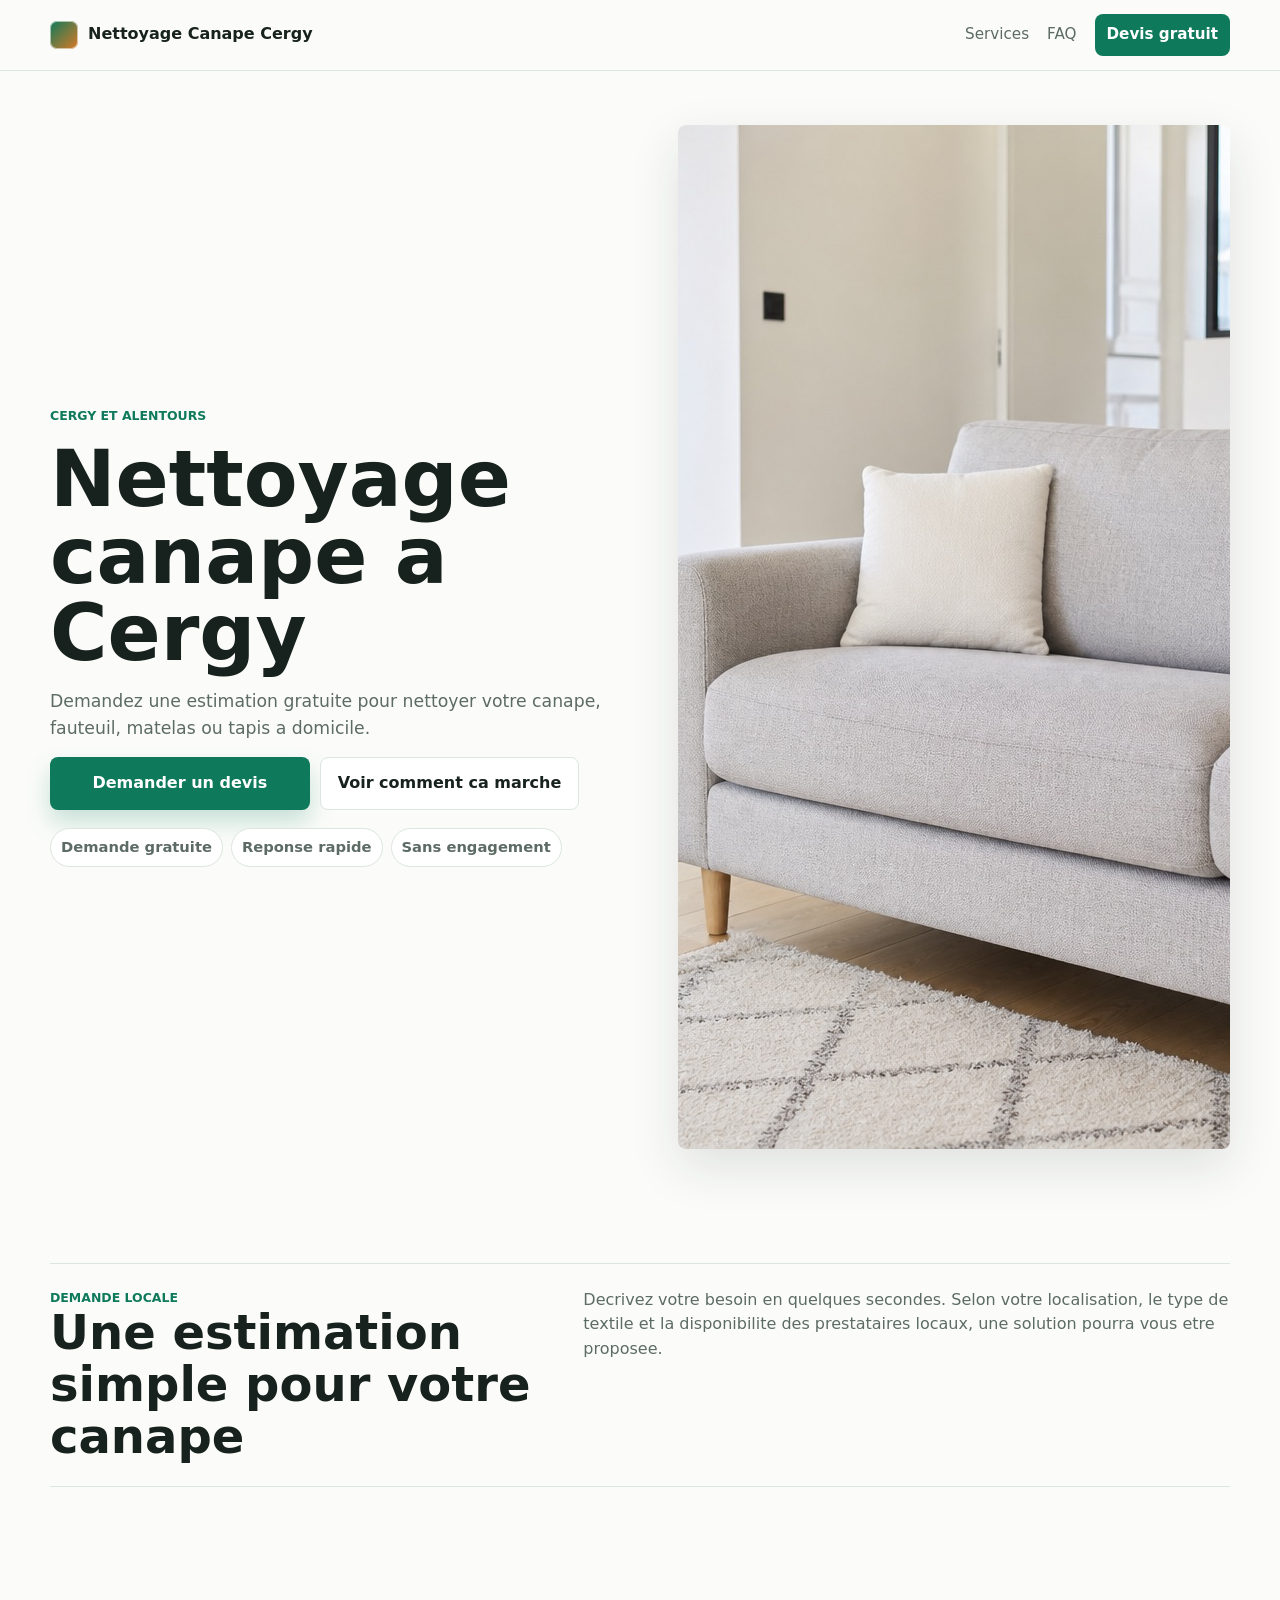
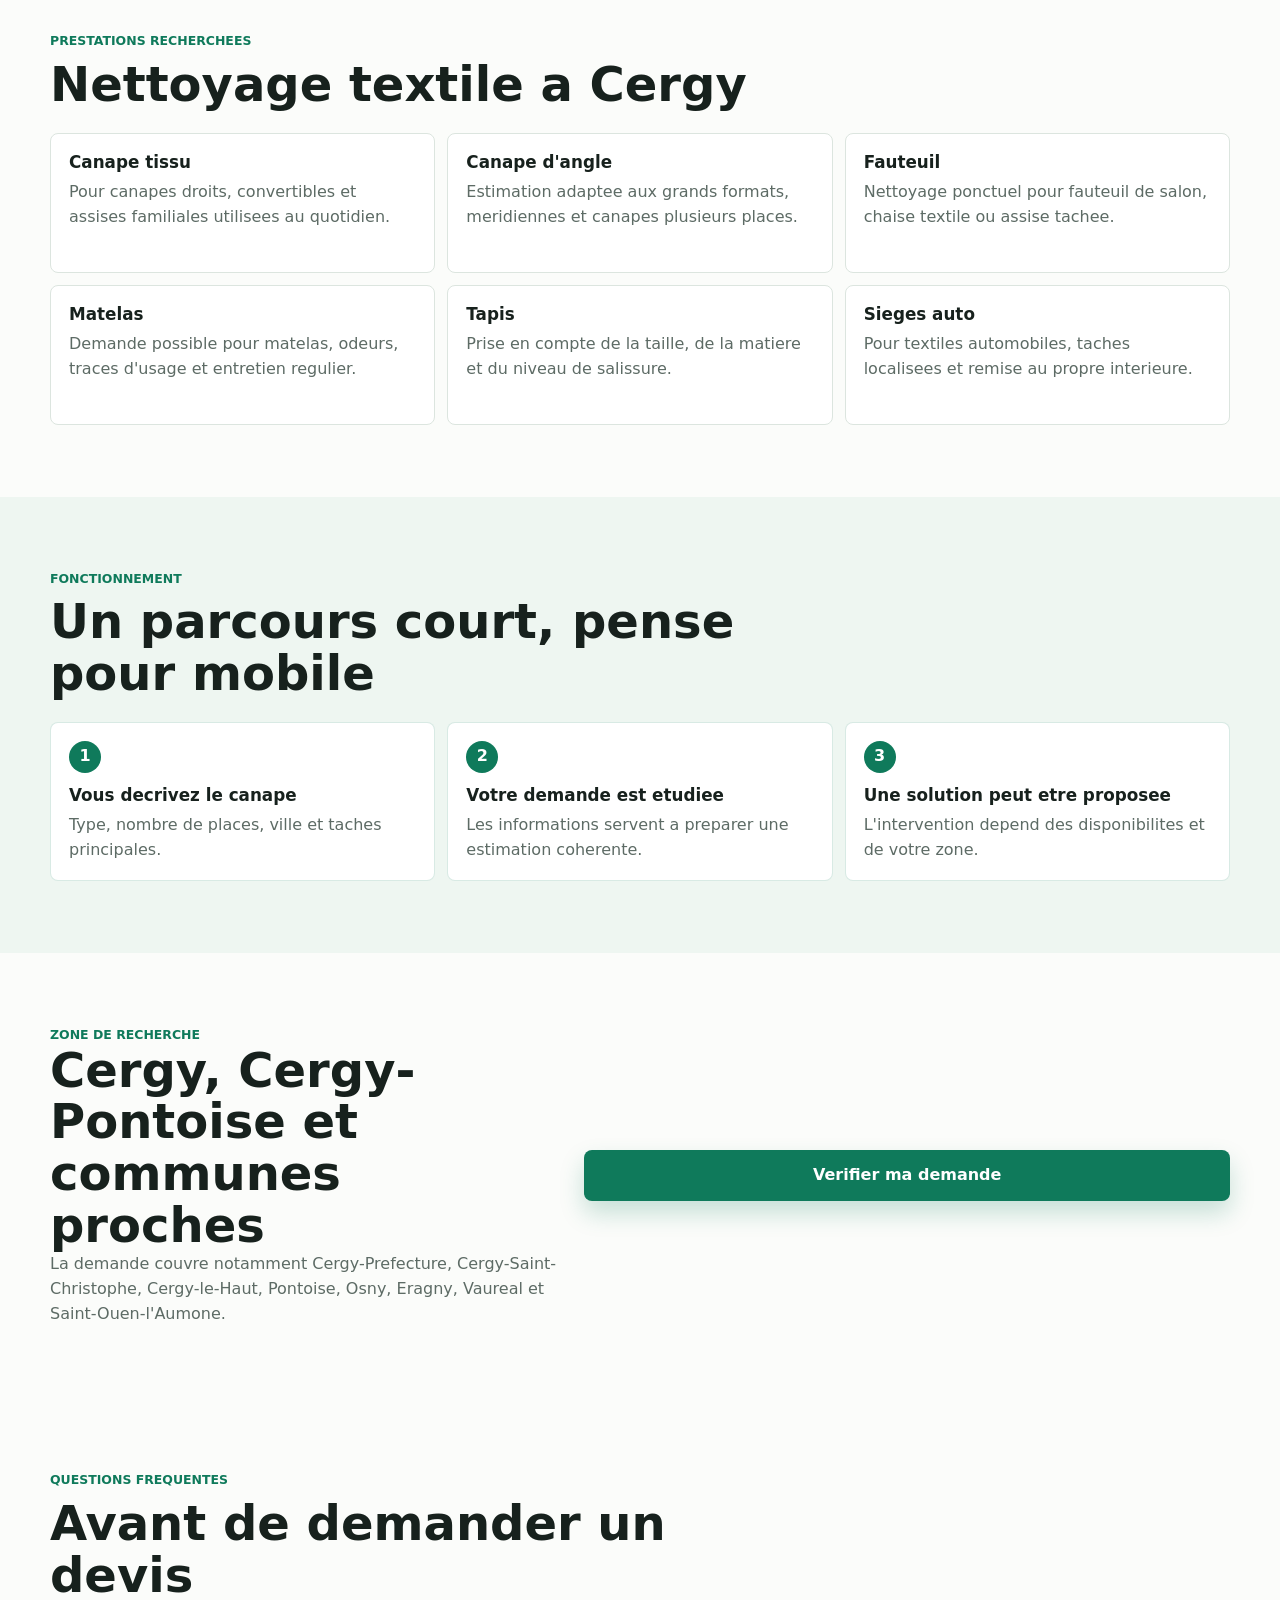
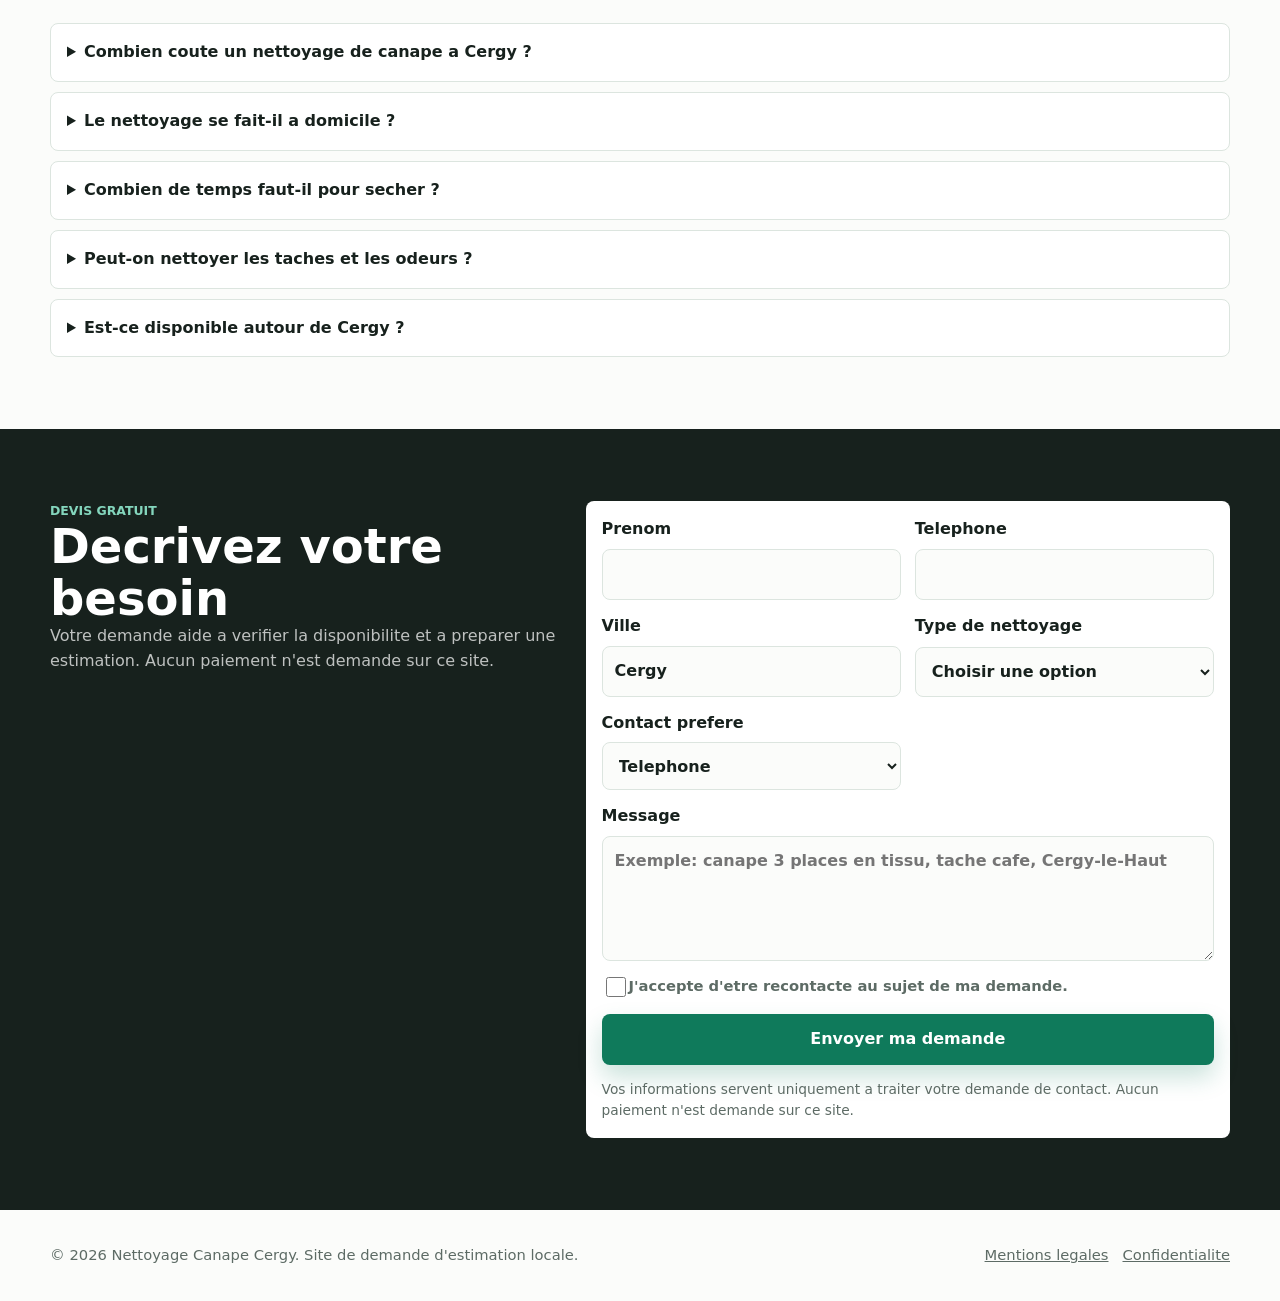
==== index.html @ bb776292 "Initial static site" ====
<!doctype html>
<html lang="fr">
  <head>
    <meta charset="utf-8">
    <meta name="viewport" content="width=device-width, initial-scale=1">
    <title>Nettoyage canape a Cergy - Devis gratuit a domicile</title>
    <meta name="description" content="Besoin d'un nettoyage de canape a Cergy ? Demandez une estimation gratuite pour canape tissu, fauteuil, matelas ou tapis a domicile.">
    <link rel="canonical" href="https://nettoyage-canape-cergy.fr/">
    <meta property="og:title" content="Nettoyage canape a Cergy">
    <meta property="og:description" content="Demandez une estimation gratuite pour le nettoyage de votre canape a Cergy et alentours.">
    <meta property="og:type" content="website">
    <meta property="og:url" content="https://nettoyage-canape-cergy.fr/">
    <meta property="og:image" content="https://nettoyage-canape-cergy.fr/assets/hero-sofa-cleaning.jpg">
    <link rel="preload" as="image" href="assets/hero-sofa-cleaning.jpg">
    <link rel="stylesheet" href="styles.css">
    <script type="application/ld+json">
      {
        "@context": "https://schema.org",
        "@type": "Service",
        "name": "Nettoyage canape a Cergy",
        "serviceType": "Nettoyage de canape a domicile",
        "areaServed": [
          "Cergy",
          "Cergy-Pontoise",
          "Pontoise",
          "Osny",
          "Eragny",
          "Vaureal",
          "Saint-Ouen-l'Aumone"
        ],
        "provider": {
          "@type": "Organization",
          "name": "Nettoyage Canape Cergy"
        },
        "offers": {
          "@type": "Offer",
          "availability": "https://schema.org/LimitedAvailability",
          "priceSpecification": {
            "@type": "PriceSpecification",
            "priceCurrency": "EUR"
          }
        }
      }
    </script>
    <script type="application/ld+json">
      {
        "@context": "https://schema.org",
        "@type": "FAQPage",
        "mainEntity": [
          {
            "@type": "Question",
            "name": "Combien coute un nettoyage de canape a Cergy ?",
            "acceptedAnswer": {
              "@type": "Answer",
              "text": "Le prix depend du type de canape, du nombre de places, de la matiere et de l'etat general. Le formulaire permet de demander une estimation gratuite."
            }
          },
          {
            "@type": "Question",
            "name": "Le nettoyage se fait-il a domicile ?",
            "acceptedAnswer": {
              "@type": "Answer",
              "text": "La demande concerne principalement le nettoyage a domicile a Cergy et dans les communes proches, selon disponibilite des prestataires locaux."
            }
          },
          {
            "@type": "Question",
            "name": "Combien de temps faut-il pour le sechage ?",
            "acceptedAnswer": {
              "@type": "Answer",
              "text": "Le temps de sechage varie selon la matiere, l'aeration et la methode utilisee. Une estimation precise peut etre donnee apres description du canape."
            }
          }
        ]
      }
    </script>
  </head>
  <body>
    <header class="site-header">
      <a class="brand" href="/" aria-label="Accueil Nettoyage Canape Cergy">
        <span class="brand-mark" aria-hidden="true"></span>
        <span>Nettoyage Canape Cergy</span>
      </a>
      <nav class="top-nav" aria-label="Navigation principale">
        <a href="#services">Services</a>
        <a href="#faq">FAQ</a>
        <a class="nav-cta" href="#devis" data-track="nav_quote">Devis gratuit</a>
      </nav>
    </header>

    <main>
      <section class="hero">
        <div class="hero-copy">
          <p class="eyebrow">Cergy et alentours</p>
          <h1>Nettoyage canape a Cergy</h1>
          <p class="hero-text">Demandez une estimation gratuite pour nettoyer votre canape, fauteuil, matelas ou tapis a domicile.</p>
          <div class="hero-actions" aria-label="Actions principales">
            <a class="button button-primary" href="#devis" data-track="hero_quote">Demander un devis</a>
            <a class="button button-secondary" href="#fonctionnement" data-track="hero_how">Voir comment ca marche</a>
          </div>
          <ul class="trust-list" aria-label="Points de confiance">
            <li>Demande gratuite</li>
            <li>Reponse rapide</li>
            <li>Sans engagement</li>
          </ul>
        </div>
        <picture class="hero-media">
          <img src="assets/hero-sofa-cleaning.jpg" alt="Canape propre dans un salon avec materiel de nettoyage textile" width="1536" height="1024">
        </picture>
      </section>

      <section class="section compact" aria-labelledby="intro-title">
        <div class="section-grid">
          <div>
            <p class="eyebrow">Demande locale</p>
            <h2 id="intro-title">Une estimation simple pour votre canape</h2>
          </div>
          <p>Decrivez votre besoin en quelques secondes. Selon votre localisation, le type de textile et la disponibilite des prestataires locaux, une solution pourra vous etre proposee.</p>
        </div>
      </section>

      <section class="section" id="services" aria-labelledby="services-title">
        <div class="section-heading">
          <p class="eyebrow">Prestations recherchees</p>
          <h2 id="services-title">Nettoyage textile a Cergy</h2>
        </div>
        <div class="service-grid">
          <article class="service-card">
            <h3>Canape tissu</h3>
            <p>Pour canapes droits, convertibles et assises familiales utilisees au quotidien.</p>
          </article>
          <article class="service-card">
            <h3>Canape d'angle</h3>
            <p>Estimation adaptee aux grands formats, meridiennes et canapes plusieurs places.</p>
          </article>
          <article class="service-card">
            <h3>Fauteuil</h3>
            <p>Nettoyage ponctuel pour fauteuil de salon, chaise textile ou assise tachee.</p>
          </article>
          <article class="service-card">
            <h3>Matelas</h3>
            <p>Demande possible pour matelas, odeurs, traces d'usage et entretien regulier.</p>
          </article>
          <article class="service-card">
            <h3>Tapis</h3>
            <p>Prise en compte de la taille, de la matiere et du niveau de salissure.</p>
          </article>
          <article class="service-card">
            <h3>Sieges auto</h3>
            <p>Pour textiles automobiles, taches localisees et remise au propre interieure.</p>
          </article>
        </div>
      </section>

      <section class="section band" id="fonctionnement" aria-labelledby="steps-title">
        <div class="section-heading">
          <p class="eyebrow">Fonctionnement</p>
          <h2 id="steps-title">Un parcours court, pense pour mobile</h2>
        </div>
        <ol class="steps">
          <li>
            <span>1</span>
            <h3>Vous decrivez le canape</h3>
            <p>Type, nombre de places, ville et taches principales.</p>
          </li>
          <li>
            <span>2</span>
            <h3>Votre demande est etudiee</h3>
            <p>Les informations servent a preparer une estimation coherente.</p>
          </li>
          <li>
            <span>3</span>
            <h3>Une solution peut etre proposee</h3>
            <p>L'intervention depend des disponibilites et de votre zone.</p>
          </li>
        </ol>
      </section>

      <section class="section local" aria-labelledby="local-title">
        <div>
          <p class="eyebrow">Zone de recherche</p>
          <h2 id="local-title">Cergy, Cergy-Pontoise et communes proches</h2>
          <p>La demande couvre notamment Cergy-Prefecture, Cergy-Saint-Christophe, Cergy-le-Haut, Pontoise, Osny, Eragny, Vaureal et Saint-Ouen-l'Aumone.</p>
        </div>
        <a class="button button-primary" href="#devis" data-track="local_quote">Verifier ma demande</a>
      </section>

      <section class="section" id="faq" aria-labelledby="faq-title">
        <div class="section-heading">
          <p class="eyebrow">Questions frequentes</p>
          <h2 id="faq-title">Avant de demander un devis</h2>
        </div>
        <div class="faq-list">
          <details>
            <summary>Combien coute un nettoyage de canape a Cergy ?</summary>
            <p>Le prix depend du type de canape, du nombre de places, de la matiere et de l'etat general. Une estimation gratuite peut etre demandee avec le formulaire.</p>
          </details>
          <details>
            <summary>Le nettoyage se fait-il a domicile ?</summary>
            <p>La demande concerne principalement le nettoyage a domicile a Cergy et dans les communes proches, selon disponibilite des prestataires locaux.</p>
          </details>
          <details>
            <summary>Combien de temps faut-il pour secher ?</summary>
            <p>Le sechage varie selon le textile, l'aeration de la piece et la methode utilisee. Cette information peut etre precisee apres description du canape.</p>
          </details>
          <details>
            <summary>Peut-on nettoyer les taches et les odeurs ?</summary>
            <p>Indiquez les taches, odeurs ou accidents dans votre message. Cela aide a evaluer la demande et les limites possibles.</p>
          </details>
          <details>
            <summary>Est-ce disponible autour de Cergy ?</summary>
            <p>Les demandes autour de Cergy-Pontoise, Pontoise, Osny, Eragny, Vaureal et Saint-Ouen-l'Aumone peuvent etre precisees dans le formulaire.</p>
          </details>
        </div>
      </section>

      <section class="section form-section" id="devis" aria-labelledby="form-title">
        <div class="form-copy">
          <p class="eyebrow">Devis gratuit</p>
          <h2 id="form-title">Decrivez votre besoin</h2>
          <p>Votre demande aide a verifier la disponibilite et a preparer une estimation. Aucun paiement n'est demande sur ce site.</p>
        </div>
        <form class="lead-form" action="https://formspree.io/f/xlgzyvay" method="POST" data-track-form="quote_request">
          <input type="hidden" name="_subject" value="Nouvelle demande - Nettoyage Canape Cergy">
          <input type="hidden" name="_next" value="https://nettoyage-canape-cergy.fr/merci.html">
          <label>
            Prenom
            <input name="prenom" autocomplete="given-name" required>
          </label>
          <label>
            Telephone
            <input name="telephone" type="tel" inputmode="tel" autocomplete="tel" required>
          </label>
          <label>
            Ville
            <input name="ville" autocomplete="address-level2" value="Cergy" required>
          </label>
          <label>
            Type de nettoyage
            <select name="service" required>
              <option value="">Choisir une option</option>
              <option>Canape tissu</option>
              <option>Canape d'angle</option>
              <option>Fauteuil</option>
              <option>Matelas</option>
              <option>Tapis</option>
              <option>Sieges auto</option>
            </select>
          </label>
          <label>
            Contact prefere
            <select name="contact" required>
              <option>Telephone</option>
              <option>SMS</option>
              <option>WhatsApp</option>
              <option>Email</option>
            </select>
          </label>
          <label class="full">
            Message
            <textarea name="message" rows="4" placeholder="Exemple: canape 3 places en tissu, tache cafe, Cergy-le-Haut"></textarea>
          </label>
          <label class="consent full">
            <input type="checkbox" name="consentement" value="oui" required>
            <span>J'accepte d'etre recontacte au sujet de ma demande.</span>
          </label>
          <button class="button button-primary full" type="submit" data-track="form_submit">Envoyer ma demande</button>
          <p class="form-note full">Vos informations servent uniquement a traiter votre demande de contact. Aucun paiement n'est demande sur ce site.</p>
        </form>
      </section>
    </main>

    <footer class="site-footer">
      <p>&copy; 2026 Nettoyage Canape Cergy. Site de demande d'estimation locale.</p>
      <div>
        <a href="mentions-legales.html">Mentions legales</a>
        <a href="politique-confidentialite.html">Confidentialite</a>
      </div>
    </footer>

    <div class="sticky-cta" aria-label="Actions rapides">
      <a href="#devis" data-track="sticky_quote">Devis gratuit</a>
      <a href="#faq" data-track="sticky_faq">Questions</a>
    </div>

    <script src="script.js" defer></script>
  </body>
</html>
---- styles.css ----
:root {
  color-scheme: light;
  --ink: #17211d;
  --muted: #5d6b65;
  --line: #dce5df;
  --paper: #fbfcfa;
  --soft: #eef6f1;
  --brand: #0f7a5b;
  --brand-dark: #09523e;
  --accent: #d97925;
  --white: #ffffff;
  --shadow: 0 18px 50px rgba(23, 33, 29, 0.12);
  --radius: 8px;
  font-family: Inter, ui-sans-serif, system-ui, -apple-system, BlinkMacSystemFont, "Segoe UI", sans-serif;
}

* {
  box-sizing: border-box;
}

html {
  scroll-behavior: smooth;
}

body {
  margin: 0;
  background: var(--paper);
  color: var(--ink);
  font-size: 16px;
  line-height: 1.55;
}

img {
  display: block;
  max-width: 100%;
}

a {
  color: inherit;
}

.site-header {
  position: sticky;
  top: 0;
  z-index: 10;
  display: flex;
  align-items: center;
  justify-content: space-between;
  gap: 16px;
  padding: 14px 18px;
  border-bottom: 1px solid rgba(220, 229, 223, 0.9);
  background: rgba(251, 252, 250, 0.94);
  backdrop-filter: blur(12px);
}

.brand {
  display: inline-flex;
  align-items: center;
  gap: 10px;
  font-weight: 800;
  text-decoration: none;
}

.brand-mark {
  width: 28px;
  height: 28px;
  border-radius: 7px;
  background: linear-gradient(135deg, var(--brand), var(--accent));
  box-shadow: inset 0 0 0 1px rgba(255, 255, 255, 0.55);
}

.top-nav {
  display: none;
  align-items: center;
  gap: 18px;
  color: var(--muted);
  font-size: 0.95rem;
}

.top-nav a {
  text-decoration: none;
}

.top-nav a:hover {
  color: var(--ink);
}

.nav-cta {
  padding: 9px 12px;
  border-radius: var(--radius);
  background: var(--brand);
  color: var(--white) !important;
  font-weight: 700;
}

.hero {
  display: grid;
  gap: 24px;
  padding: 34px 18px 28px;
}

.hero-copy {
  display: flex;
  flex-direction: column;
  align-items: flex-start;
  gap: 16px;
}

.eyebrow {
  margin: 0;
  color: var(--brand);
  font-size: 0.78rem;
  font-weight: 800;
  letter-spacing: 0;
  text-transform: uppercase;
}

h1,
h2,
h3,
p {
  margin-top: 0;
}

h1 {
  max-width: 780px;
  margin-bottom: 0;
  font-size: clamp(2.2rem, 8vw, 4.9rem);
  line-height: 0.98;
  letter-spacing: 0;
}

h2 {
  margin-bottom: 0;
  font-size: clamp(1.8rem, 5vw, 3rem);
  line-height: 1.08;
  letter-spacing: 0;
}

h3 {
  margin-bottom: 8px;
  font-size: 1.05rem;
  line-height: 1.2;
}

.hero-text {
  max-width: 620px;
  margin-bottom: 0;
  color: var(--muted);
  font-size: 1.08rem;
}

.hero-actions {
  display: grid;
  width: 100%;
  gap: 10px;
}

.button {
  display: inline-flex;
  min-height: 48px;
  align-items: center;
  justify-content: center;
  border: 0;
  border-radius: var(--radius);
  padding: 13px 17px;
  cursor: pointer;
  font: inherit;
  font-weight: 800;
  text-align: center;
  text-decoration: none;
}

.button-primary {
  background: var(--brand);
  color: var(--white);
  box-shadow: 0 12px 24px rgba(15, 122, 91, 0.22);
}

.button-primary:hover {
  background: var(--brand-dark);
}

.button-secondary {
  border: 1px solid var(--line);
  background: var(--white);
  color: var(--ink);
}

.trust-list {
  display: flex;
  flex-wrap: wrap;
  gap: 8px;
  margin: 2px 0 0;
  padding: 0;
  list-style: none;
}

.trust-list li {
  border: 1px solid var(--line);
  border-radius: 999px;
  padding: 7px 10px;
  background: var(--white);
  color: var(--muted);
  font-size: 0.92rem;
  font-weight: 700;
}

.hero-media {
  overflow: hidden;
  border-radius: var(--radius);
  box-shadow: var(--shadow);
}

.hero-media img {
  width: 100%;
  aspect-ratio: 16 / 9;
  object-fit: cover;
  object-position: 76% 86%;
}

.section {
  padding: 44px 18px;
}

.section-heading {
  display: grid;
  gap: 8px;
  max-width: 720px;
  margin-bottom: 22px;
}

.compact {
  padding-top: 20px;
  padding-bottom: 22px;
}

.section-grid {
  display: grid;
  gap: 16px;
  border-block: 1px solid var(--line);
  padding: 24px 0;
}

.section-grid p:last-child {
  margin-bottom: 0;
  color: var(--muted);
}

.service-grid {
  display: grid;
  gap: 12px;
}

.service-card {
  min-height: 140px;
  border: 1px solid var(--line);
  border-radius: var(--radius);
  padding: 18px;
  background: var(--white);
}

.service-card p {
  margin-bottom: 0;
  color: var(--muted);
}

.band {
  background: var(--soft);
}

.steps {
  display: grid;
  gap: 12px;
  margin: 0;
  padding: 0;
  list-style: none;
}

.steps li {
  min-height: 150px;
  border: 1px solid rgba(15, 122, 91, 0.16);
  border-radius: var(--radius);
  padding: 18px;
  background: var(--white);
}

.steps span {
  display: inline-flex;
  width: 32px;
  height: 32px;
  align-items: center;
  justify-content: center;
  margin-bottom: 12px;
  border-radius: 50%;
  background: var(--brand);
  color: var(--white);
  font-weight: 900;
}

.steps p {
  margin-bottom: 0;
  color: var(--muted);
}

.local {
  display: grid;
  gap: 18px;
  align-items: center;
}

.local p:last-child {
  margin-bottom: 0;
  color: var(--muted);
}

.faq-list {
  display: grid;
  gap: 10px;
}

details {
  border: 1px solid var(--line);
  border-radius: var(--radius);
  background: var(--white);
}

summary {
  min-height: 56px;
  padding: 16px;
  cursor: pointer;
  font-weight: 800;
}

details p {
  margin: 0;
  padding: 0 16px 16px;
  color: var(--muted);
}

.form-section {
  display: grid;
  gap: 20px;
  background: #17211d;
  color: var(--white);
}

.form-copy p:last-child {
  margin-bottom: 0;
  color: rgba(255, 255, 255, 0.72);
}

.form-section .eyebrow {
  color: #84d6bd;
}

.lead-form {
  display: grid;
  gap: 14px;
  border-radius: var(--radius);
  padding: 16px;
  background: var(--white);
  color: var(--ink);
}

label {
  display: grid;
  gap: 7px;
  font-weight: 800;
}

input,
select,
textarea {
  width: 100%;
  min-height: 48px;
  border: 1px solid var(--line);
  border-radius: var(--radius);
  padding: 12px;
  background: var(--paper);
  color: var(--ink);
  font: inherit;
}

textarea {
  resize: vertical;
}

input:focus,
select:focus,
textarea:focus {
  outline: 3px solid rgba(15, 122, 91, 0.22);
  border-color: var(--brand);
}

.consent {
  grid-template-columns: 20px 1fr;
  align-items: start;
  color: var(--muted);
  font-size: 0.92rem;
  font-weight: 600;
}

.consent input {
  min-height: 20px;
  margin-top: 2px;
}

.full {
  grid-column: 1 / -1;
}

.form-note {
  margin: 0;
  color: var(--muted);
  font-size: 0.86rem;
}

.site-footer {
  display: grid;
  gap: 10px;
  padding: 28px 18px 92px;
  color: var(--muted);
  font-size: 0.92rem;
}

.site-footer p {
  margin: 0;
}

.site-footer div {
  display: flex;
  flex-wrap: wrap;
  gap: 14px;
}

.sticky-cta {
  position: fixed;
  right: 12px;
  bottom: 12px;
  left: 12px;
  z-index: 20;
  display: grid;
  grid-template-columns: 1.4fr 1fr;
  gap: 8px;
  padding: 8px;
  border: 1px solid rgba(220, 229, 223, 0.9);
  border-radius: var(--radius);
  background: rgba(255, 255, 255, 0.96);
  box-shadow: 0 12px 36px rgba(23, 33, 29, 0.16);
  backdrop-filter: blur(14px);
}

.sticky-cta a {
  display: inline-flex;
  min-height: 46px;
  align-items: center;
  justify-content: center;
  border-radius: calc(var(--radius) - 2px);
  text-decoration: none;
  font-weight: 900;
}

.sticky-cta a:first-child {
  background: var(--brand);
  color: var(--white);
}

.sticky-cta a:last-child {
  background: var(--soft);
  color: var(--ink);
}

.simple-page {
  max-width: 820px;
  margin: 0 auto;
  padding: 36px 18px 96px;
}

.simple-page h1 {
  font-size: clamp(2rem, 7vw, 3.5rem);
}

.simple-page p,
.simple-page li {
  color: var(--muted);
}

@media (min-width: 680px) {
  .hero-actions {
    width: auto;
    grid-template-columns: repeat(2, minmax(180px, 1fr));
  }

  .service-grid,
  .steps,
  .lead-form {
    grid-template-columns: repeat(2, minmax(0, 1fr));
  }
}

@media (min-width: 900px) {
  .site-header {
    padding-inline: 32px;
  }

  .top-nav {
    display: flex;
  }

  .hero {
    grid-template-columns: minmax(0, 0.94fr) minmax(360px, 0.86fr);
    align-items: center;
    min-height: calc(100vh - 68px);
    padding: 54px 32px 42px;
  }

  .hero-media img {
    aspect-ratio: 5 / 4;
    object-position: center;
  }

  .section {
    padding: 72px 32px;
  }

  .section-grid,
  .local,
  .form-section {
    grid-template-columns: minmax(0, 0.8fr) minmax(0, 1fr);
  }

  .service-grid {
    grid-template-columns: repeat(3, minmax(0, 1fr));
  }

  .steps {
    grid-template-columns: repeat(3, minmax(0, 1fr));
  }

  .sticky-cta {
    display: none;
  }

  .site-footer {
    grid-template-columns: 1fr auto;
    padding: 34px 32px;
  }
}

@media (min-width: 1180px) {
  .hero,
  .section,
  .site-header,
  .site-footer {
    padding-inline: max(32px, calc((100vw - 1180px) / 2));
  }
}
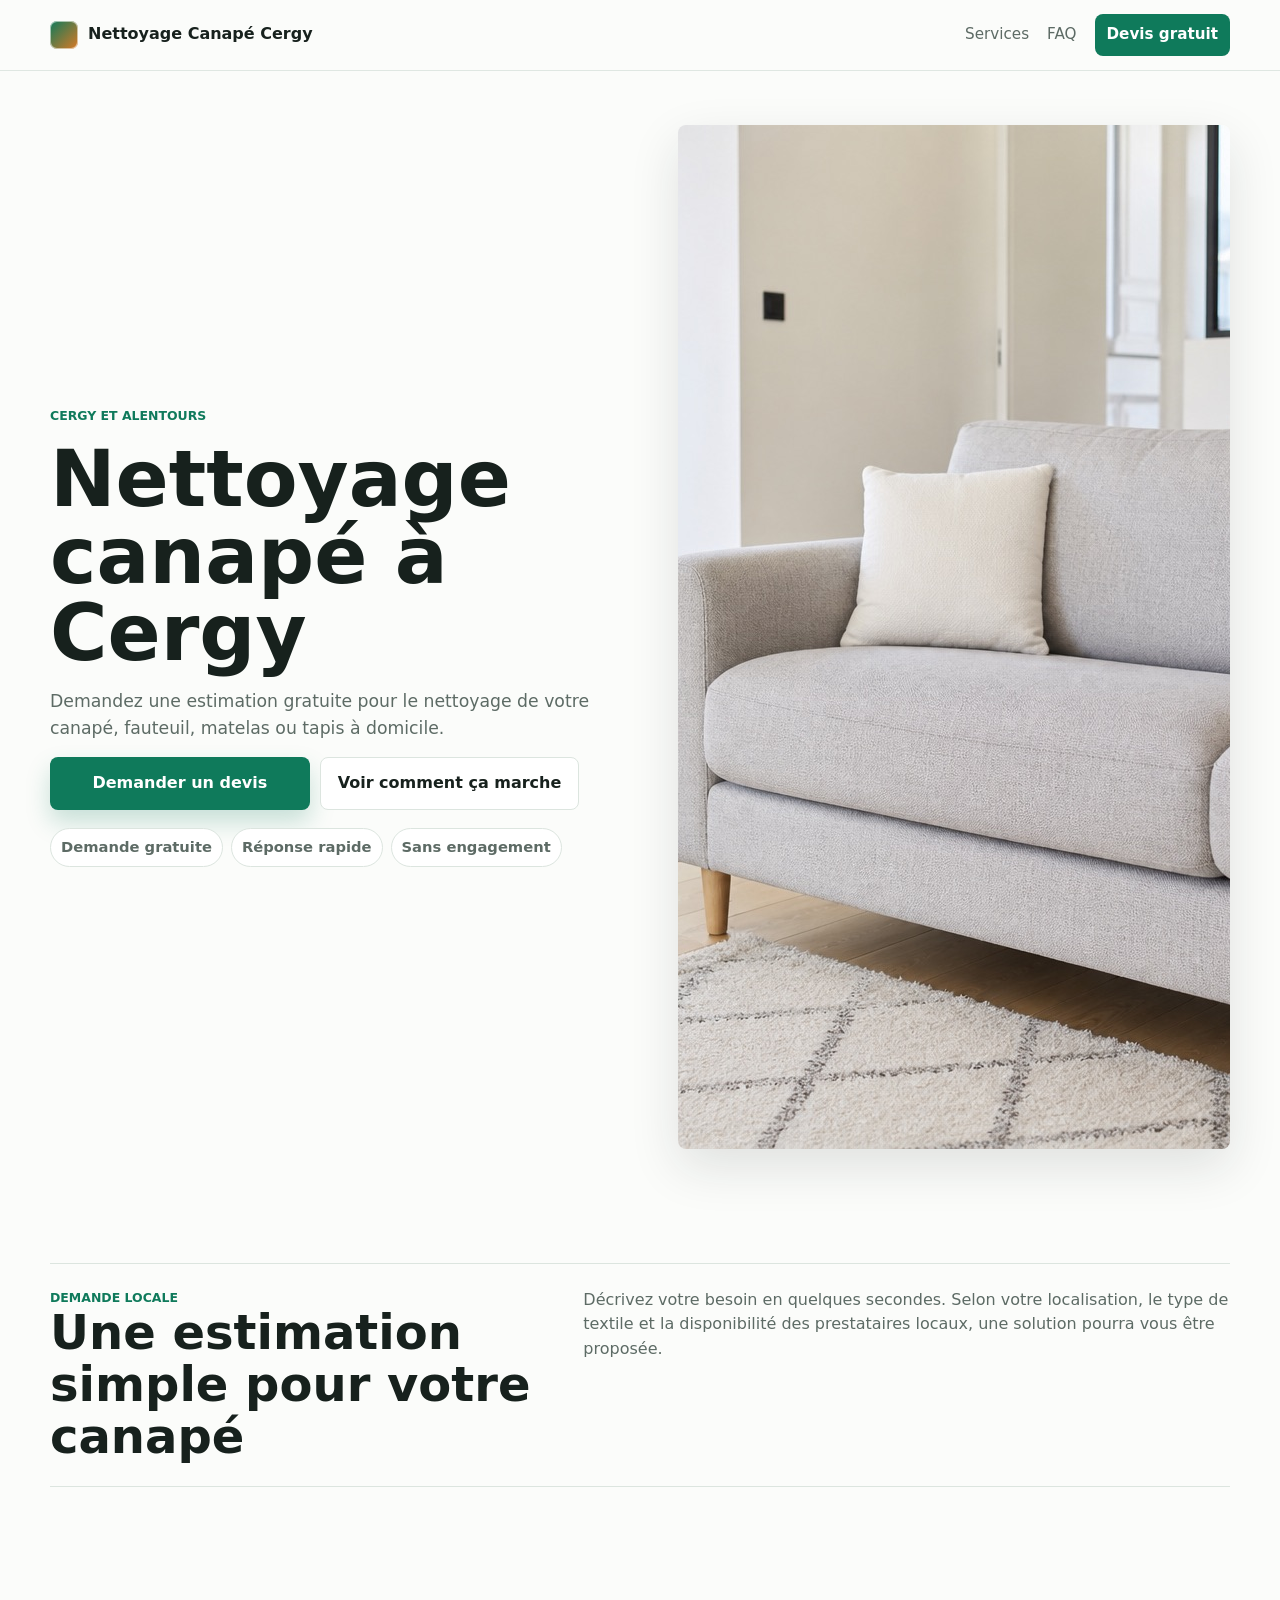
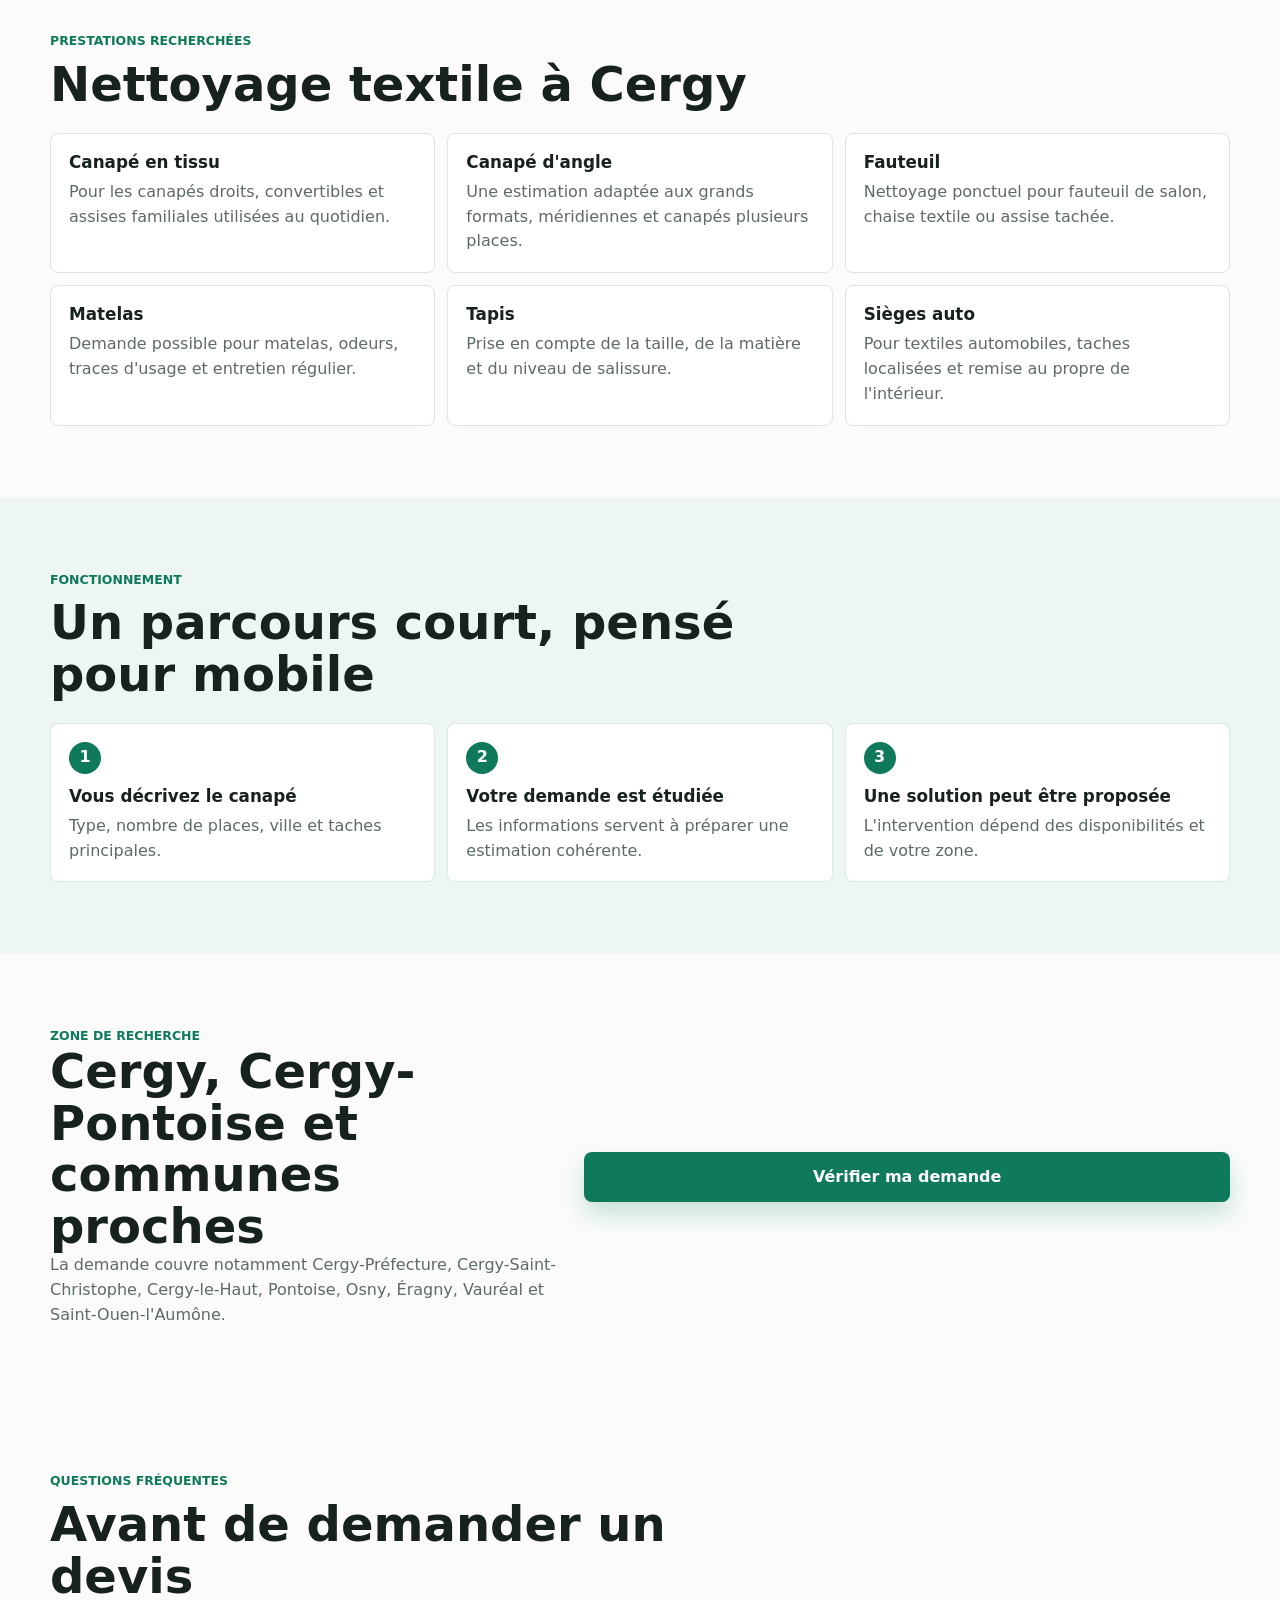
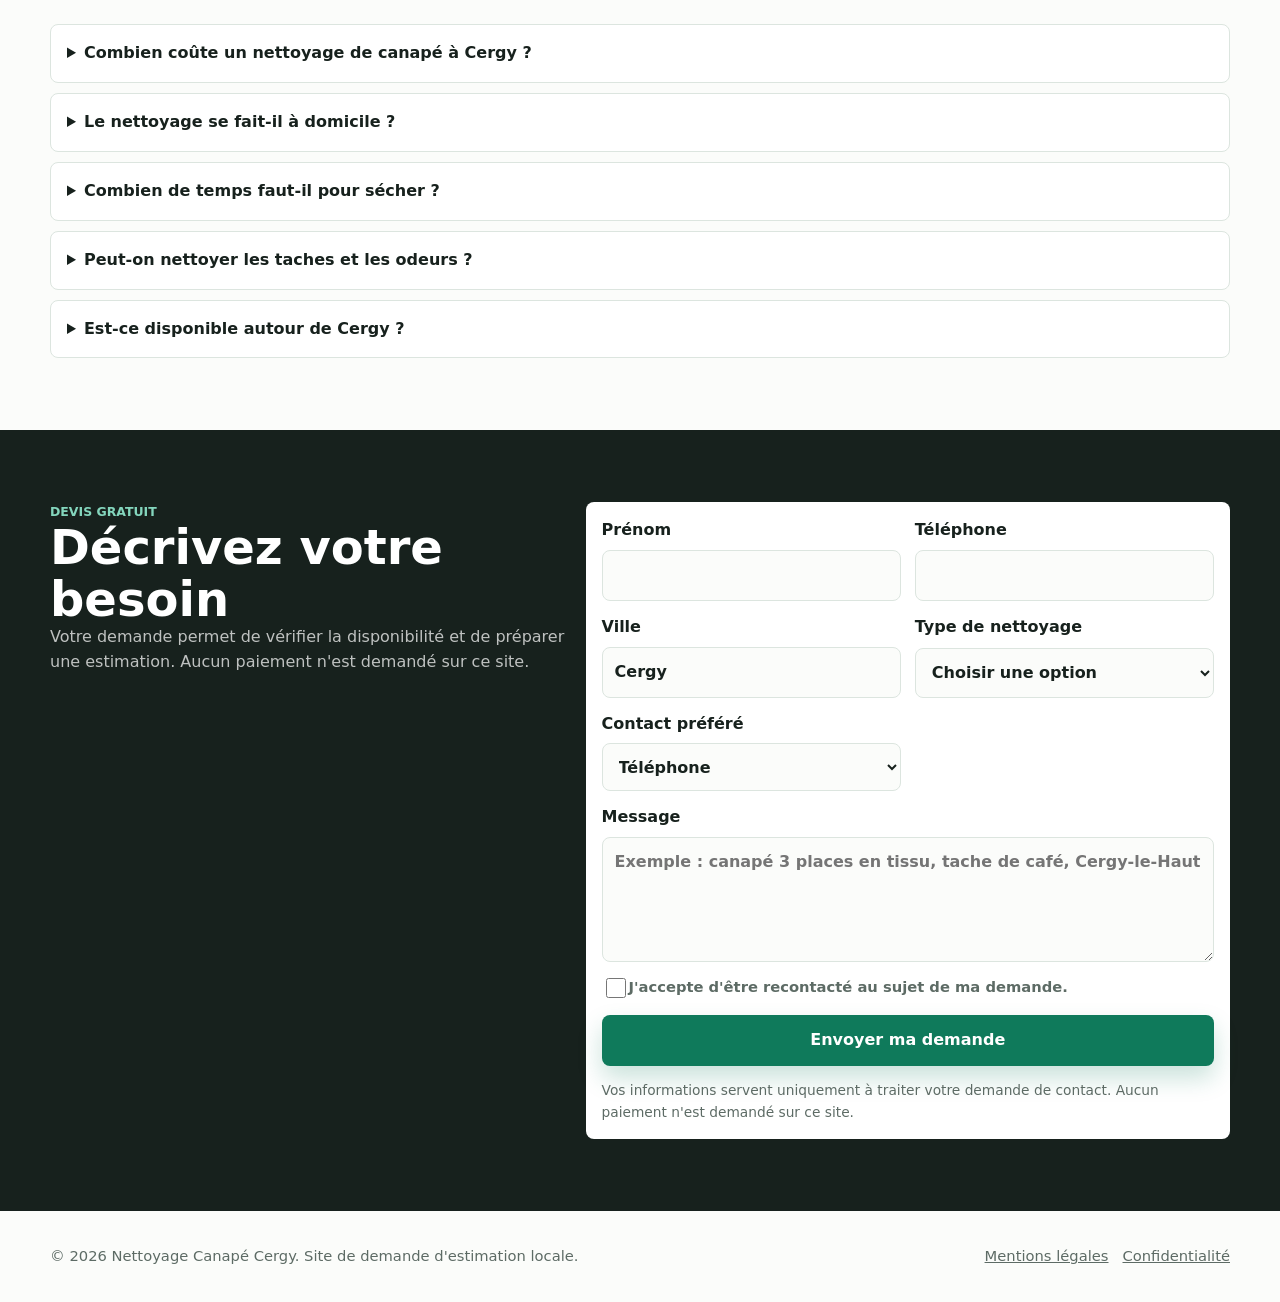
==== commit 03b6250f: "Polish French website copy" ====
--- a/index.html
+++ b/index.html
@@ -3,11 +3,11 @@
   <head>
     <meta charset="utf-8">
     <meta name="viewport" content="width=device-width, initial-scale=1">
-    <title>Nettoyage canape a Cergy - Devis gratuit a domicile</title>
-    <meta name="description" content="Besoin d'un nettoyage de canape a Cergy ? Demandez une estimation gratuite pour canape tissu, fauteuil, matelas ou tapis a domicile.">
+    <title>Nettoyage canapé à Cergy - Devis gratuit à domicile</title>
+    <meta name="description" content="Besoin d'un nettoyage de canapé à Cergy ? Demandez une estimation gratuite pour un canapé en tissu, un fauteuil, un matelas ou un tapis à domicile.">
     <link rel="canonical" href="https://nettoyage-canape-cergy.fr/">
-    <meta property="og:title" content="Nettoyage canape a Cergy">
-    <meta property="og:description" content="Demandez une estimation gratuite pour le nettoyage de votre canape a Cergy et alentours.">
+    <meta property="og:title" content="Nettoyage canapé à Cergy">
+    <meta property="og:description" content="Demandez une estimation gratuite pour le nettoyage de votre canapé à Cergy et aux alentours.">
     <meta property="og:type" content="website">
     <meta property="og:url" content="https://nettoyage-canape-cergy.fr/">
     <meta property="og:image" content="https://nettoyage-canape-cergy.fr/assets/hero-sofa-cleaning.jpg">
@@ -17,20 +17,20 @@
       {
         "@context": "https://schema.org",
         "@type": "Service",
-        "name": "Nettoyage canape a Cergy",
-        "serviceType": "Nettoyage de canape a domicile",
+        "name": "Nettoyage canapé à Cergy",
+        "serviceType": "Nettoyage de canapé à domicile",
         "areaServed": [
           "Cergy",
           "Cergy-Pontoise",
           "Pontoise",
           "Osny",
-          "Eragny",
-          "Vaureal",
-          "Saint-Ouen-l'Aumone"
+          "Éragny",
+          "Vauréal",
+          "Saint-Ouen-l'Aumône"
         ],
         "provider": {
           "@type": "Organization",
-          "name": "Nettoyage Canape Cergy"
+          "name": "Nettoyage Canapé Cergy"
         },
         "offers": {
           "@type": "Offer",
@@ -49,26 +49,26 @@
         "mainEntity": [
           {
             "@type": "Question",
-            "name": "Combien coute un nettoyage de canape a Cergy ?",
+            "name": "Combien coûte un nettoyage de canapé à Cergy ?",
             "acceptedAnswer": {
               "@type": "Answer",
-              "text": "Le prix depend du type de canape, du nombre de places, de la matiere et de l'etat general. Le formulaire permet de demander une estimation gratuite."
+              "text": "Le prix dépend du type de canapé, du nombre de places, de la matière et de l'état général. Le formulaire permet de demander une estimation gratuite."
             }
           },
           {
             "@type": "Question",
-            "name": "Le nettoyage se fait-il a domicile ?",
+            "name": "Le nettoyage se fait-il à domicile ?",
             "acceptedAnswer": {
               "@type": "Answer",
-              "text": "La demande concerne principalement le nettoyage a domicile a Cergy et dans les communes proches, selon disponibilite des prestataires locaux."
+              "text": "La demande concerne principalement le nettoyage à domicile à Cergy et dans les communes proches, selon la disponibilité des prestataires locaux."
             }
           },
           {
             "@type": "Question",
-            "name": "Combien de temps faut-il pour le sechage ?",
+            "name": "Combien de temps faut-il pour le séchage ?",
             "acceptedAnswer": {
               "@type": "Answer",
-              "text": "Le temps de sechage varie selon la matiere, l'aeration et la methode utilisee. Une estimation precise peut etre donnee apres description du canape."
+              "text": "Le temps de séchage varie selon la matière, l'aération et la méthode utilisée. Une estimation précise peut être donnée après description du canapé."
             }
           }
         ]
@@ -77,9 +77,9 @@
   </head>
   <body>
     <header class="site-header">
-      <a class="brand" href="/" aria-label="Accueil Nettoyage Canape Cergy">
+      <a class="brand" href="/" aria-label="Accueil Nettoyage Canapé Cergy">
         <span class="brand-mark" aria-hidden="true"></span>
-        <span>Nettoyage Canape Cergy</span>
+        <span>Nettoyage Canapé Cergy</span>
       </a>
       <nav class="top-nav" aria-label="Navigation principale">
         <a href="#services">Services</a>
@@ -92,20 +92,20 @@
       <section class="hero">
         <div class="hero-copy">
           <p class="eyebrow">Cergy et alentours</p>
-          <h1>Nettoyage canape a Cergy</h1>
-          <p class="hero-text">Demandez une estimation gratuite pour nettoyer votre canape, fauteuil, matelas ou tapis a domicile.</p>
+          <h1>Nettoyage canapé à Cergy</h1>
+          <p class="hero-text">Demandez une estimation gratuite pour le nettoyage de votre canapé, fauteuil, matelas ou tapis à domicile.</p>
           <div class="hero-actions" aria-label="Actions principales">
             <a class="button button-primary" href="#devis" data-track="hero_quote">Demander un devis</a>
-            <a class="button button-secondary" href="#fonctionnement" data-track="hero_how">Voir comment ca marche</a>
+            <a class="button button-secondary" href="#fonctionnement" data-track="hero_how">Voir comment ça marche</a>
           </div>
           <ul class="trust-list" aria-label="Points de confiance">
             <li>Demande gratuite</li>
-            <li>Reponse rapide</li>
+            <li>Réponse rapide</li>
             <li>Sans engagement</li>
           </ul>
         </div>
         <picture class="hero-media">
-          <img src="assets/hero-sofa-cleaning.jpg" alt="Canape propre dans un salon avec materiel de nettoyage textile" width="1536" height="1024">
+          <img src="assets/hero-sofa-cleaning.jpg" alt="Canapé propre dans un salon avec matériel de nettoyage textile" width="1536" height="1024">
         </picture>
       </section>
 
@@ -113,41 +113,41 @@
         <div class="section-grid">
           <div>
             <p class="eyebrow">Demande locale</p>
-            <h2 id="intro-title">Une estimation simple pour votre canape</h2>
+            <h2 id="intro-title">Une estimation simple pour votre canapé</h2>
           </div>
-          <p>Decrivez votre besoin en quelques secondes. Selon votre localisation, le type de textile et la disponibilite des prestataires locaux, une solution pourra vous etre proposee.</p>
+          <p>Décrivez votre besoin en quelques secondes. Selon votre localisation, le type de textile et la disponibilité des prestataires locaux, une solution pourra vous être proposée.</p>
         </div>
       </section>
 
       <section class="section" id="services" aria-labelledby="services-title">
         <div class="section-heading">
-          <p class="eyebrow">Prestations recherchees</p>
-          <h2 id="services-title">Nettoyage textile a Cergy</h2>
+          <p class="eyebrow">Prestations recherchées</p>
+          <h2 id="services-title">Nettoyage textile à Cergy</h2>
         </div>
         <div class="service-grid">
           <article class="service-card">
-            <h3>Canape tissu</h3>
-            <p>Pour canapes droits, convertibles et assises familiales utilisees au quotidien.</p>
-          </article>
-          <article class="service-card">
-            <h3>Canape d'angle</h3>
-            <p>Estimation adaptee aux grands formats, meridiennes et canapes plusieurs places.</p>
+            <h3>Canapé en tissu</h3>
+            <p>Pour les canapés droits, convertibles et assises familiales utilisées au quotidien.</p>
+          </article>
+          <article class="service-card">
+            <h3>Canapé d'angle</h3>
+            <p>Une estimation adaptée aux grands formats, méridiennes et canapés plusieurs places.</p>
           </article>
           <article class="service-card">
             <h3>Fauteuil</h3>
-            <p>Nettoyage ponctuel pour fauteuil de salon, chaise textile ou assise tachee.</p>
+            <p>Nettoyage ponctuel pour fauteuil de salon, chaise textile ou assise tachée.</p>
           </article>
           <article class="service-card">
             <h3>Matelas</h3>
-            <p>Demande possible pour matelas, odeurs, traces d'usage et entretien regulier.</p>
+            <p>Demande possible pour matelas, odeurs, traces d'usage et entretien régulier.</p>
           </article>
           <article class="service-card">
             <h3>Tapis</h3>
-            <p>Prise en compte de la taille, de la matiere et du niveau de salissure.</p>
-          </article>
-          <article class="service-card">
-            <h3>Sieges auto</h3>
-            <p>Pour textiles automobiles, taches localisees et remise au propre interieure.</p>
+            <p>Prise en compte de la taille, de la matière et du niveau de salissure.</p>
+          </article>
+          <article class="service-card">
+            <h3>Sièges auto</h3>
+            <p>Pour textiles automobiles, taches localisées et remise au propre de l'intérieur.</p>
           </article>
         </div>
       </section>
@@ -155,23 +155,23 @@
       <section class="section band" id="fonctionnement" aria-labelledby="steps-title">
         <div class="section-heading">
           <p class="eyebrow">Fonctionnement</p>
-          <h2 id="steps-title">Un parcours court, pense pour mobile</h2>
+          <h2 id="steps-title">Un parcours court, pensé pour mobile</h2>
         </div>
         <ol class="steps">
           <li>
             <span>1</span>
-            <h3>Vous decrivez le canape</h3>
+            <h3>Vous décrivez le canapé</h3>
             <p>Type, nombre de places, ville et taches principales.</p>
           </li>
           <li>
             <span>2</span>
-            <h3>Votre demande est etudiee</h3>
-            <p>Les informations servent a preparer une estimation coherente.</p>
+            <h3>Votre demande est étudiée</h3>
+            <p>Les informations servent à préparer une estimation cohérente.</p>
           </li>
           <li>
             <span>3</span>
-            <h3>Une solution peut etre proposee</h3>
-            <p>L'intervention depend des disponibilites et de votre zone.</p>
+            <h3>Une solution peut être proposée</h3>
+            <p>L'intervention dépend des disponibilités et de votre zone.</p>
           </li>
         </ol>
       </section>
@@ -180,36 +180,36 @@
         <div>
           <p class="eyebrow">Zone de recherche</p>
           <h2 id="local-title">Cergy, Cergy-Pontoise et communes proches</h2>
-          <p>La demande couvre notamment Cergy-Prefecture, Cergy-Saint-Christophe, Cergy-le-Haut, Pontoise, Osny, Eragny, Vaureal et Saint-Ouen-l'Aumone.</p>
-        </div>
-        <a class="button button-primary" href="#devis" data-track="local_quote">Verifier ma demande</a>
+          <p>La demande couvre notamment Cergy-Préfecture, Cergy-Saint-Christophe, Cergy-le-Haut, Pontoise, Osny, Éragny, Vauréal et Saint-Ouen-l'Aumône.</p>
+        </div>
+        <a class="button button-primary" href="#devis" data-track="local_quote">Vérifier ma demande</a>
       </section>
 
       <section class="section" id="faq" aria-labelledby="faq-title">
         <div class="section-heading">
-          <p class="eyebrow">Questions frequentes</p>
+          <p class="eyebrow">Questions fréquentes</p>
           <h2 id="faq-title">Avant de demander un devis</h2>
         </div>
         <div class="faq-list">
           <details>
-            <summary>Combien coute un nettoyage de canape a Cergy ?</summary>
-            <p>Le prix depend du type de canape, du nombre de places, de la matiere et de l'etat general. Une estimation gratuite peut etre demandee avec le formulaire.</p>
-          </details>
-          <details>
-            <summary>Le nettoyage se fait-il a domicile ?</summary>
-            <p>La demande concerne principalement le nettoyage a domicile a Cergy et dans les communes proches, selon disponibilite des prestataires locaux.</p>
-          </details>
-          <details>
-            <summary>Combien de temps faut-il pour secher ?</summary>
-            <p>Le sechage varie selon le textile, l'aeration de la piece et la methode utilisee. Cette information peut etre precisee apres description du canape.</p>
+            <summary>Combien coûte un nettoyage de canapé à Cergy ?</summary>
+            <p>Le prix dépend du type de canapé, du nombre de places, de la matière et de l'état général. Une estimation gratuite peut être demandée avec le formulaire.</p>
+          </details>
+          <details>
+            <summary>Le nettoyage se fait-il à domicile ?</summary>
+            <p>La demande concerne principalement le nettoyage à domicile à Cergy et dans les communes proches, selon la disponibilité des prestataires locaux.</p>
+          </details>
+          <details>
+            <summary>Combien de temps faut-il pour sécher ?</summary>
+            <p>Le séchage varie selon le textile, l'aération de la pièce et la méthode utilisée. Cette information peut être précisée après description du canapé.</p>
           </details>
           <details>
             <summary>Peut-on nettoyer les taches et les odeurs ?</summary>
-            <p>Indiquez les taches, odeurs ou accidents dans votre message. Cela aide a evaluer la demande et les limites possibles.</p>
+            <p>Indiquez les taches, odeurs ou accidents dans votre message. Cela aide à évaluer la demande et les limites possibles.</p>
           </details>
           <details>
             <summary>Est-ce disponible autour de Cergy ?</summary>
-            <p>Les demandes autour de Cergy-Pontoise, Pontoise, Osny, Eragny, Vaureal et Saint-Ouen-l'Aumone peuvent etre precisees dans le formulaire.</p>
+            <p>Les demandes autour de Cergy-Pontoise, Pontoise, Osny, Éragny, Vauréal et Saint-Ouen-l'Aumône peuvent être précisées dans le formulaire.</p>
           </details>
         </div>
       </section>
@@ -217,18 +217,18 @@
       <section class="section form-section" id="devis" aria-labelledby="form-title">
         <div class="form-copy">
           <p class="eyebrow">Devis gratuit</p>
-          <h2 id="form-title">Decrivez votre besoin</h2>
-          <p>Votre demande aide a verifier la disponibilite et a preparer une estimation. Aucun paiement n'est demande sur ce site.</p>
+          <h2 id="form-title">Décrivez votre besoin</h2>
+          <p>Votre demande permet de vérifier la disponibilité et de préparer une estimation. Aucun paiement n'est demandé sur ce site.</p>
         </div>
         <form class="lead-form" action="https://formspree.io/f/xlgzyvay" method="POST" data-track-form="quote_request">
-          <input type="hidden" name="_subject" value="Nouvelle demande - Nettoyage Canape Cergy">
+          <input type="hidden" name="_subject" value="Nouvelle demande - Nettoyage Canapé Cergy">
           <input type="hidden" name="_next" value="https://nettoyage-canape-cergy.fr/merci.html">
           <label>
-            Prenom
+            Prénom
             <input name="prenom" autocomplete="given-name" required>
           </label>
           <label>
-            Telephone
+            Téléphone
             <input name="telephone" type="tel" inputmode="tel" autocomplete="tel" required>
           </label>
           <label>
@@ -239,18 +239,18 @@
             Type de nettoyage
             <select name="service" required>
               <option value="">Choisir une option</option>
-              <option>Canape tissu</option>
-              <option>Canape d'angle</option>
+              <option>Canapé en tissu</option>
+              <option>Canapé d'angle</option>
               <option>Fauteuil</option>
               <option>Matelas</option>
               <option>Tapis</option>
-              <option>Sieges auto</option>
+              <option>Sièges auto</option>
             </select>
           </label>
           <label>
-            Contact prefere
+            Contact préféré
             <select name="contact" required>
-              <option>Telephone</option>
+              <option>Téléphone</option>
               <option>SMS</option>
               <option>WhatsApp</option>
               <option>Email</option>
@@ -258,23 +258,23 @@
           </label>
           <label class="full">
             Message
-            <textarea name="message" rows="4" placeholder="Exemple: canape 3 places en tissu, tache cafe, Cergy-le-Haut"></textarea>
+            <textarea name="message" rows="4" placeholder="Exemple : canapé 3 places en tissu, tache de café, Cergy-le-Haut"></textarea>
           </label>
           <label class="consent full">
             <input type="checkbox" name="consentement" value="oui" required>
-            <span>J'accepte d'etre recontacte au sujet de ma demande.</span>
+            <span>J'accepte d'être recontacté au sujet de ma demande.</span>
           </label>
           <button class="button button-primary full" type="submit" data-track="form_submit">Envoyer ma demande</button>
-          <p class="form-note full">Vos informations servent uniquement a traiter votre demande de contact. Aucun paiement n'est demande sur ce site.</p>
+          <p class="form-note full">Vos informations servent uniquement à traiter votre demande de contact. Aucun paiement n'est demandé sur ce site.</p>
         </form>
       </section>
     </main>
 
     <footer class="site-footer">
-      <p>&copy; 2026 Nettoyage Canape Cergy. Site de demande d'estimation locale.</p>
+      <p>&copy; 2026 Nettoyage Canapé Cergy. Site de demande d'estimation locale.</p>
       <div>
-        <a href="mentions-legales.html">Mentions legales</a>
-        <a href="politique-confidentialite.html">Confidentialite</a>
+        <a href="mentions-legales.html">Mentions légales</a>
+        <a href="politique-confidentialite.html">Confidentialité</a>
       </div>
     </footer>
 
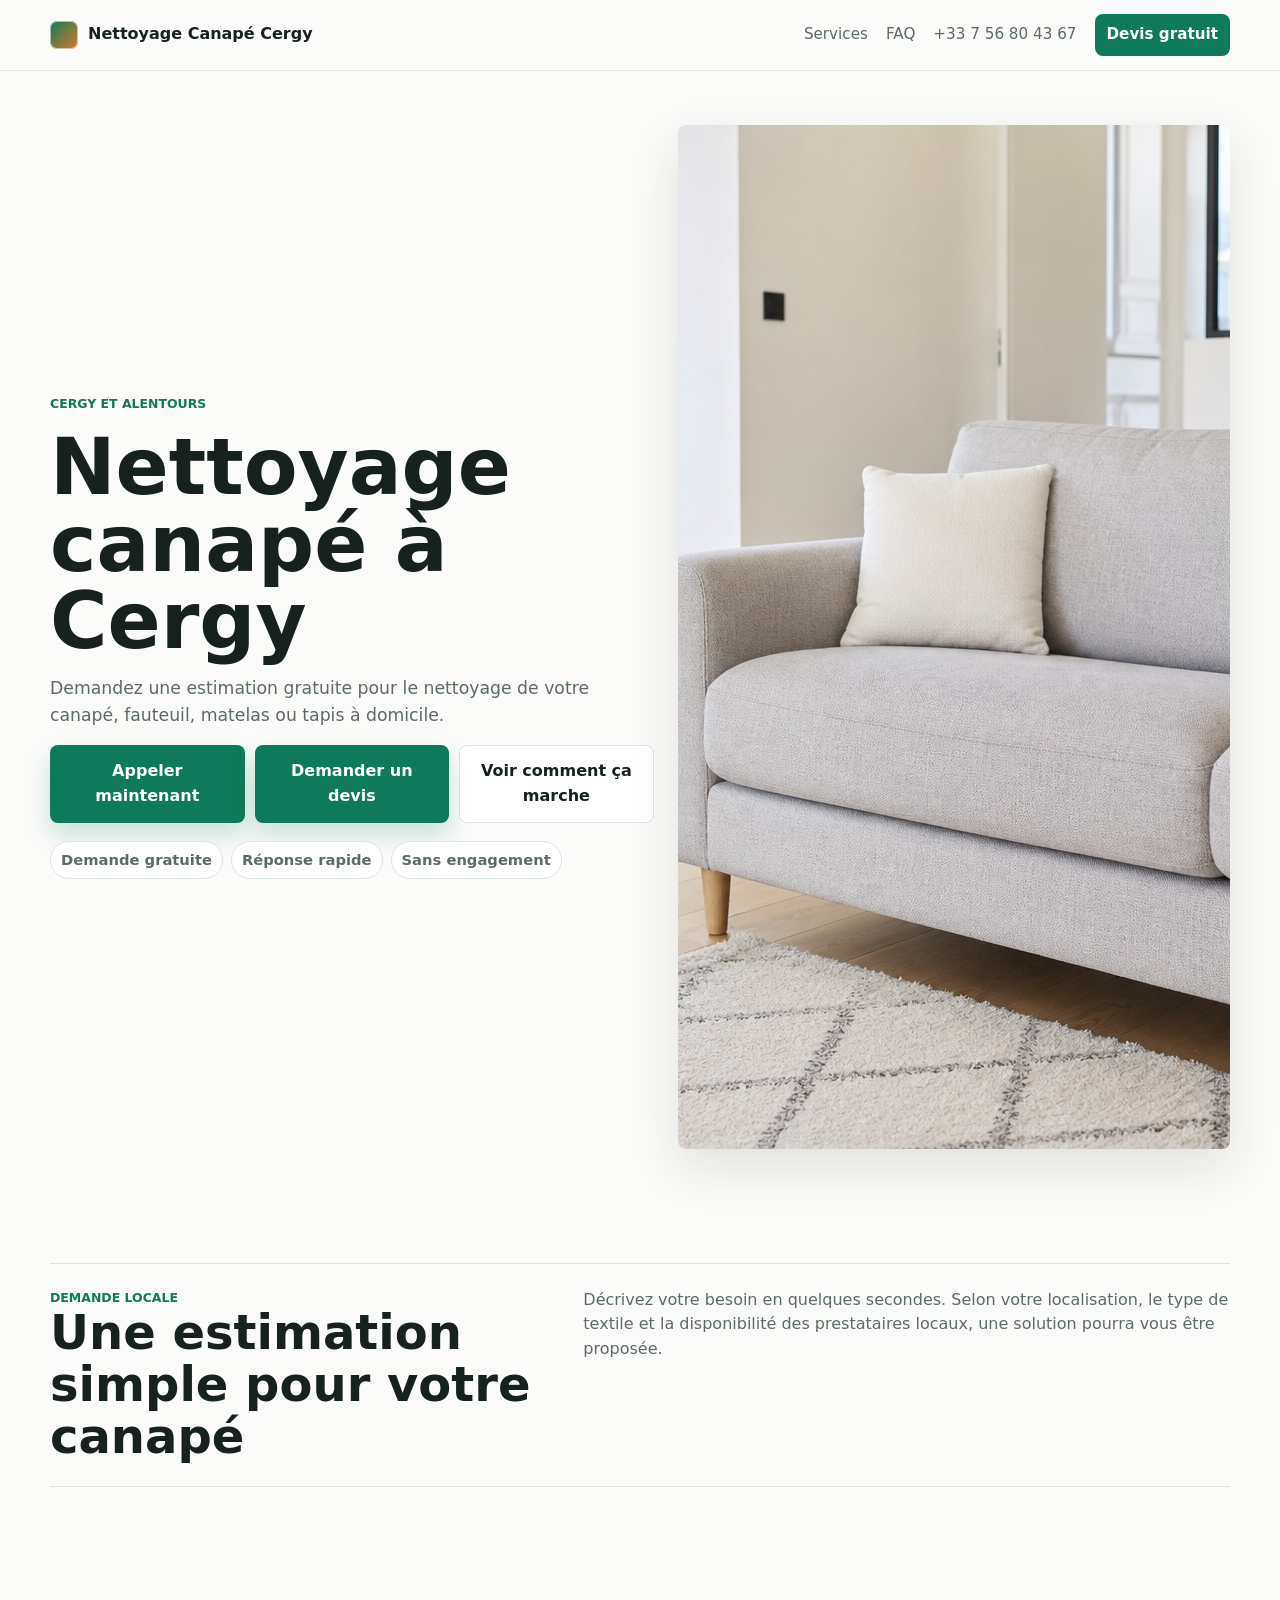
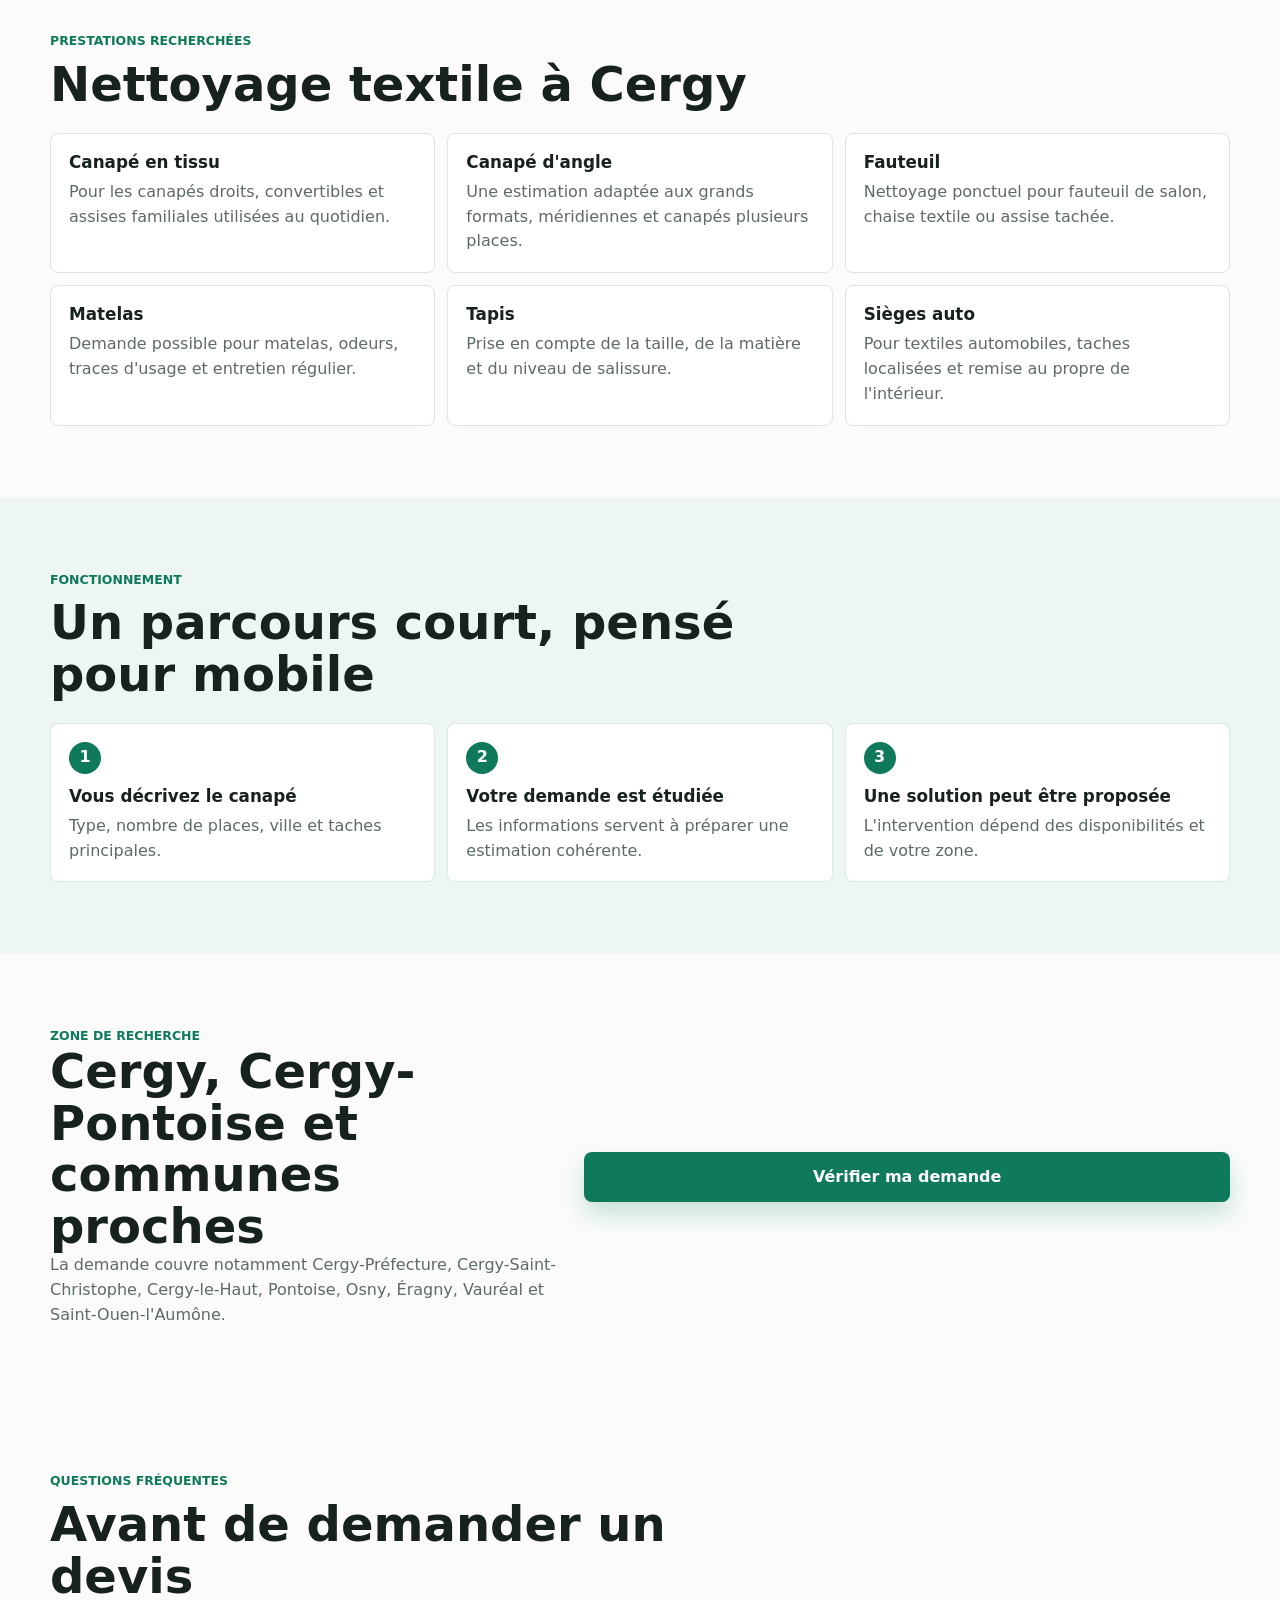
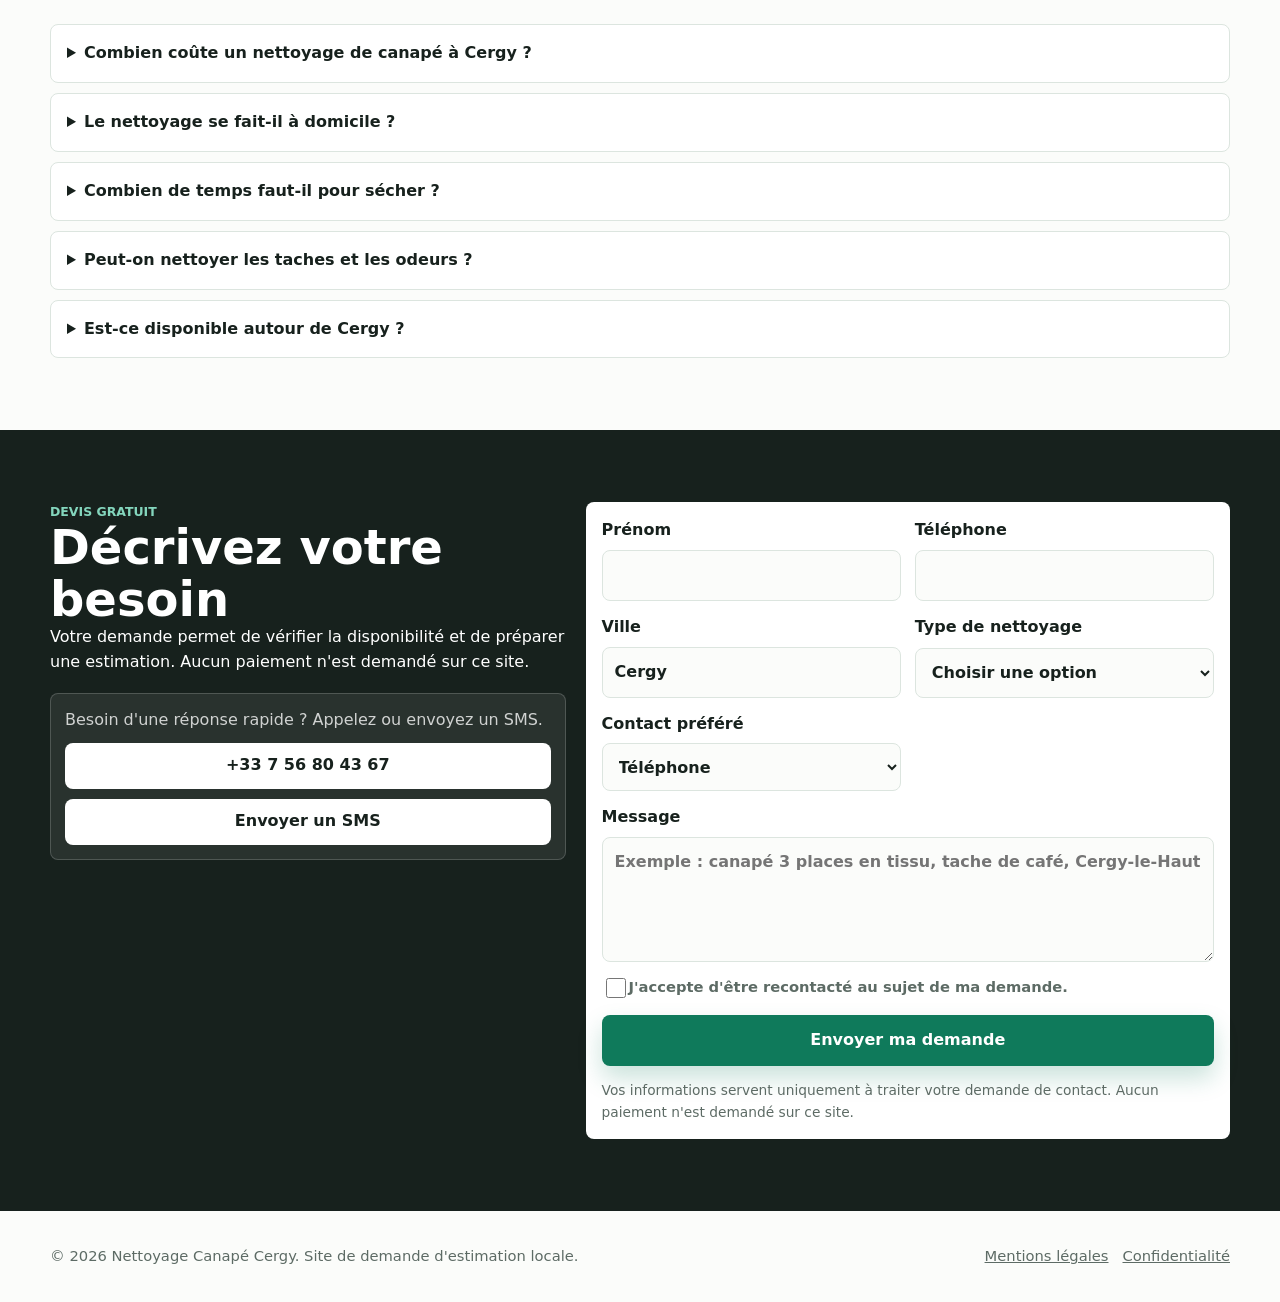
==== commit 23196769: "Add phone CTAs and launch notes" ====
--- a/index.html
+++ b/index.html
@@ -84,6 +84,7 @@
       <nav class="top-nav" aria-label="Navigation principale">
         <a href="#services">Services</a>
         <a href="#faq">FAQ</a>
+        <a href="tel:+33756804367" data-track="nav_call">+33 7 56 80 43 67</a>
         <a class="nav-cta" href="#devis" data-track="nav_quote">Devis gratuit</a>
       </nav>
     </header>
@@ -95,6 +96,7 @@
           <h1>Nettoyage canapé à Cergy</h1>
           <p class="hero-text">Demandez une estimation gratuite pour le nettoyage de votre canapé, fauteuil, matelas ou tapis à domicile.</p>
           <div class="hero-actions" aria-label="Actions principales">
+            <a class="button button-primary" href="tel:+33756804367" data-track="hero_call">Appeler maintenant</a>
             <a class="button button-primary" href="#devis" data-track="hero_quote">Demander un devis</a>
             <a class="button button-secondary" href="#fonctionnement" data-track="hero_how">Voir comment ça marche</a>
           </div>
@@ -219,6 +221,11 @@
           <p class="eyebrow">Devis gratuit</p>
           <h2 id="form-title">Décrivez votre besoin</h2>
           <p>Votre demande permet de vérifier la disponibilité et de préparer une estimation. Aucun paiement n'est demandé sur ce site.</p>
+          <div class="contact-panel" aria-label="Contact rapide">
+            <p>Besoin d'une réponse rapide ? Appelez ou envoyez un SMS.</p>
+            <a href="tel:+33756804367" data-track="form_call">+33 7 56 80 43 67</a>
+            <a href="sms:+33756804367" data-track="form_sms">Envoyer un SMS</a>
+          </div>
         </div>
         <form class="lead-form" action="https://formspree.io/f/xlgzyvay" method="POST" data-track-form="quote_request">
           <input type="hidden" name="_subject" value="Nouvelle demande - Nettoyage Canapé Cergy">
@@ -279,8 +286,8 @@
     </footer>
 
     <div class="sticky-cta" aria-label="Actions rapides">
+      <a href="tel:+33756804367" data-track="sticky_call">Appeler</a>
       <a href="#devis" data-track="sticky_quote">Devis gratuit</a>
-      <a href="#faq" data-track="sticky_faq">Questions</a>
     </div>
 
     <script src="script.js" defer></script>
--- a/styles.css
+++ b/styles.css
@@ -354,6 +354,33 @@
   color: #84d6bd;
 }
 
+.contact-panel {
+  display: grid;
+  gap: 10px;
+  margin-top: 18px;
+  border: 1px solid rgba(255, 255, 255, 0.18);
+  border-radius: var(--radius);
+  padding: 14px;
+  background: rgba(255, 255, 255, 0.08);
+}
+
+.contact-panel p {
+  margin: 0;
+  color: rgba(255, 255, 255, 0.78);
+}
+
+.contact-panel a {
+  display: inline-flex;
+  min-height: 46px;
+  align-items: center;
+  justify-content: center;
+  border-radius: var(--radius);
+  background: var(--white);
+  color: var(--ink);
+  font-weight: 900;
+  text-decoration: none;
+}
+
 .lead-form {
   display: grid;
   gap: 14px;
@@ -489,7 +516,7 @@
 @media (min-width: 680px) {
   .hero-actions {
     width: auto;
-    grid-template-columns: repeat(2, minmax(180px, 1fr));
+    grid-template-columns: repeat(3, minmax(160px, 1fr));
   }
 
   .service-grid,
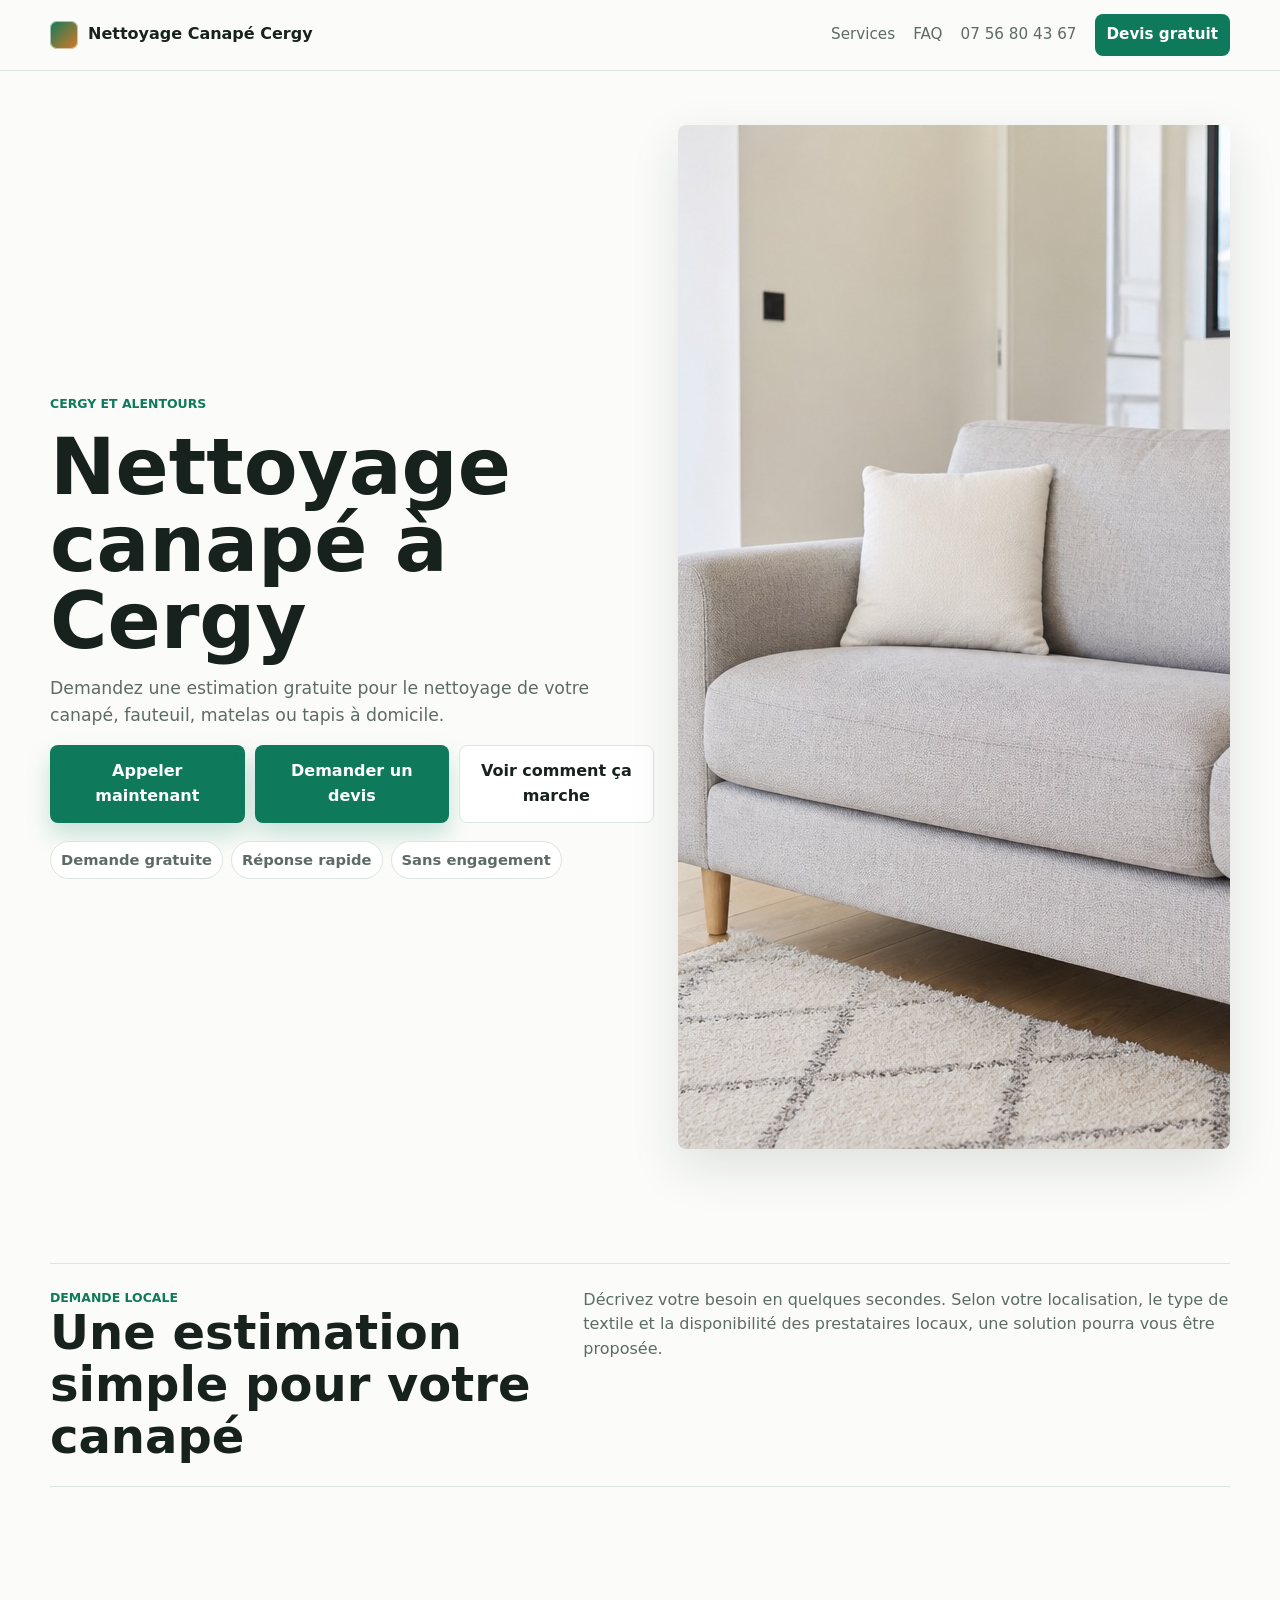
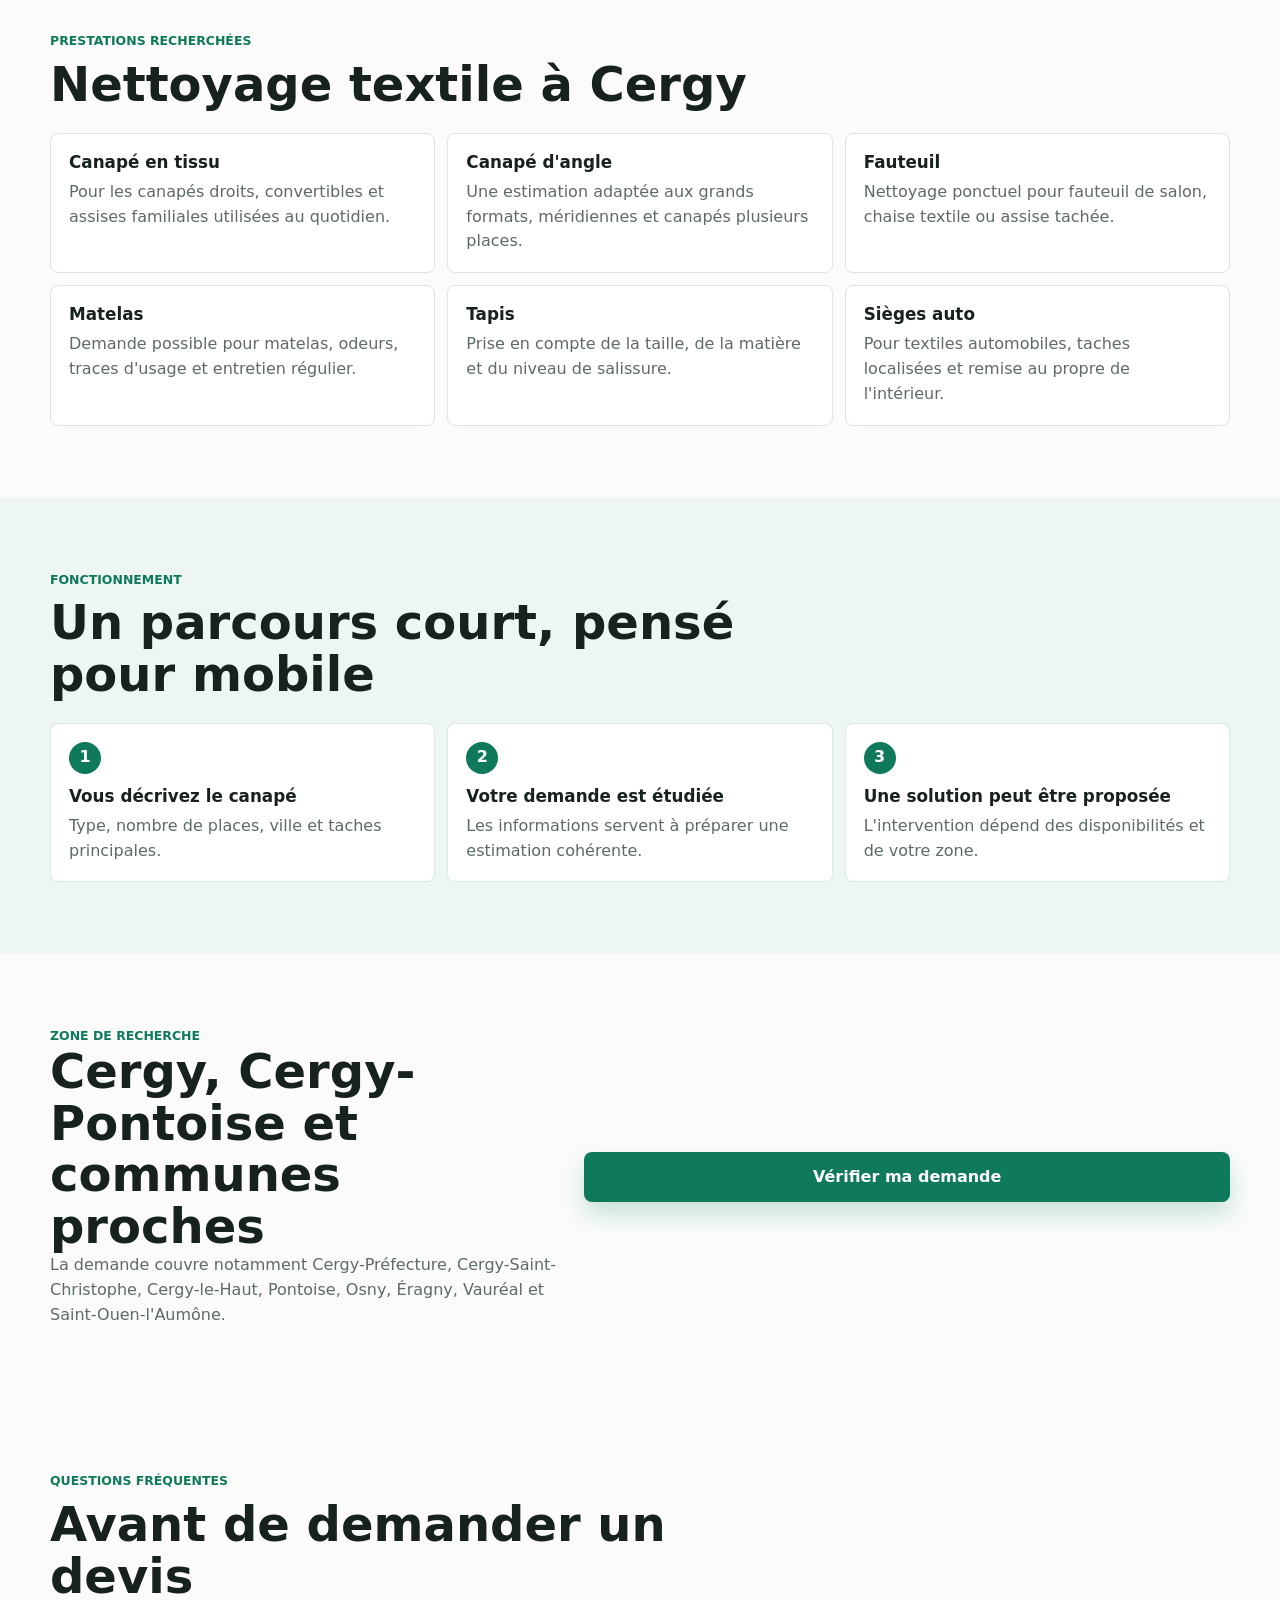
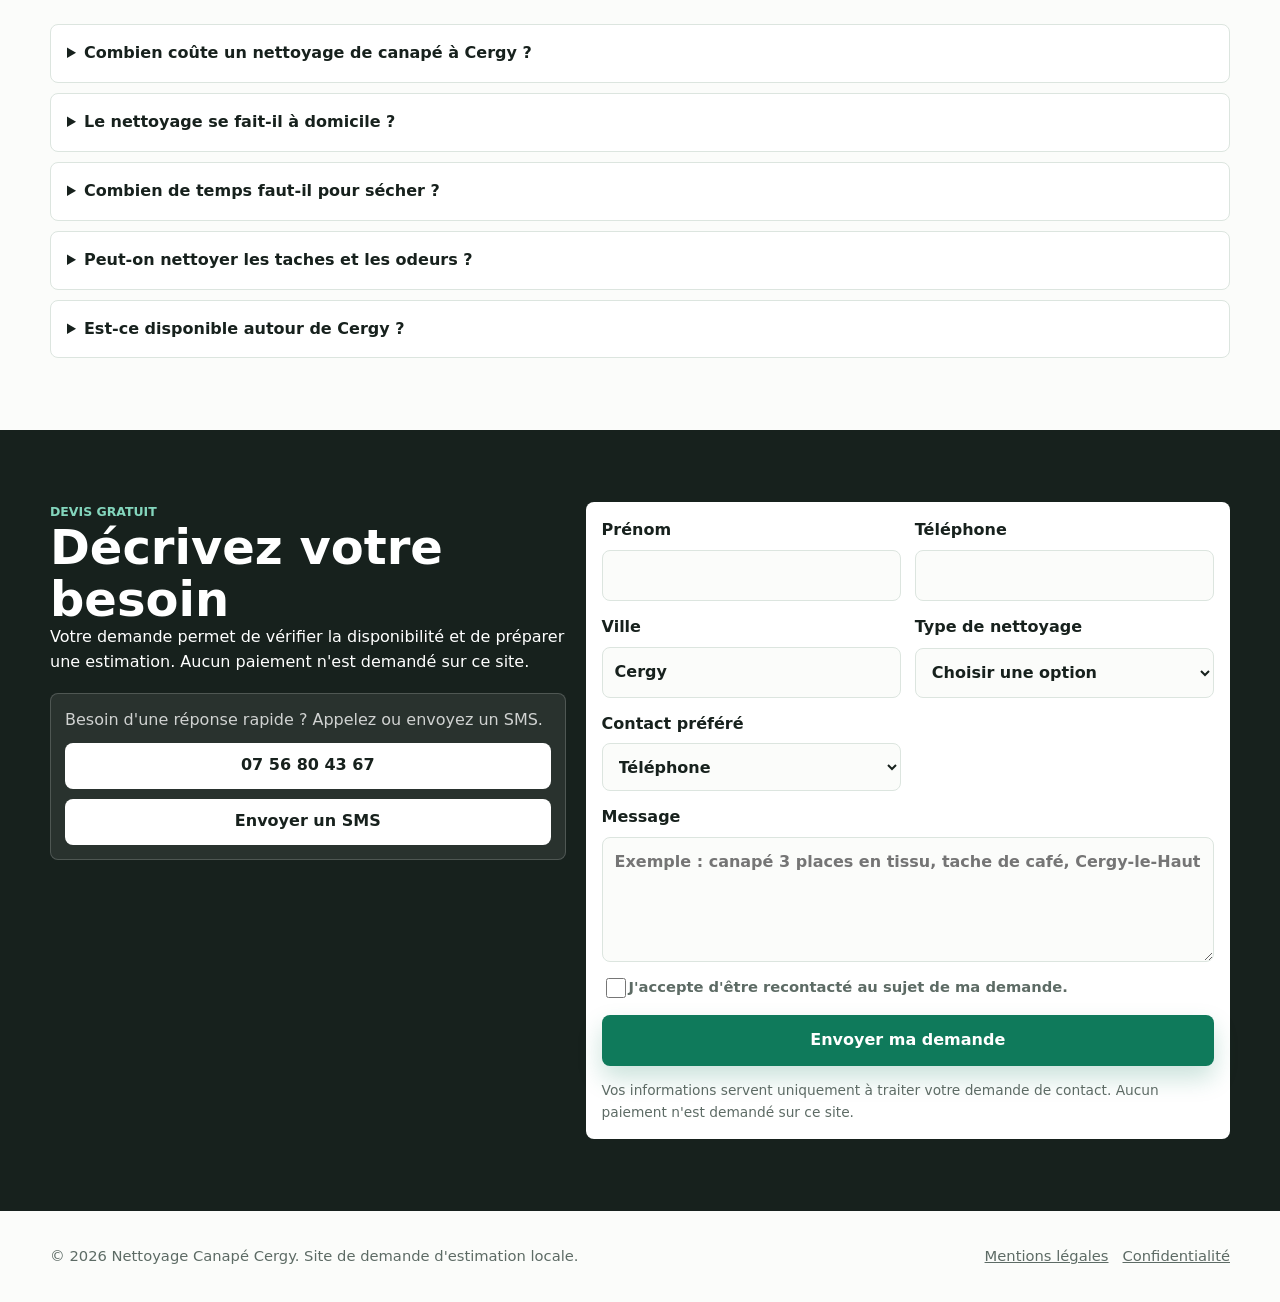
==== commit bfd7c3f8: "Use local phone number display format" ====
--- a/index.html
+++ b/index.html
@@ -84,7 +84,7 @@
       <nav class="top-nav" aria-label="Navigation principale">
         <a href="#services">Services</a>
         <a href="#faq">FAQ</a>
-        <a href="tel:+33756804367" data-track="nav_call">+33 7 56 80 43 67</a>
+        <a href="tel:+33756804367" data-track="nav_call">07 56 80 43 67</a>
         <a class="nav-cta" href="#devis" data-track="nav_quote">Devis gratuit</a>
       </nav>
     </header>
@@ -223,7 +223,7 @@
           <p>Votre demande permet de vérifier la disponibilité et de préparer une estimation. Aucun paiement n'est demandé sur ce site.</p>
           <div class="contact-panel" aria-label="Contact rapide">
             <p>Besoin d'une réponse rapide ? Appelez ou envoyez un SMS.</p>
-            <a href="tel:+33756804367" data-track="form_call">+33 7 56 80 43 67</a>
+            <a href="tel:+33756804367" data-track="form_call">07 56 80 43 67</a>
             <a href="sms:+33756804367" data-track="form_sms">Envoyer un SMS</a>
           </div>
         </div>
